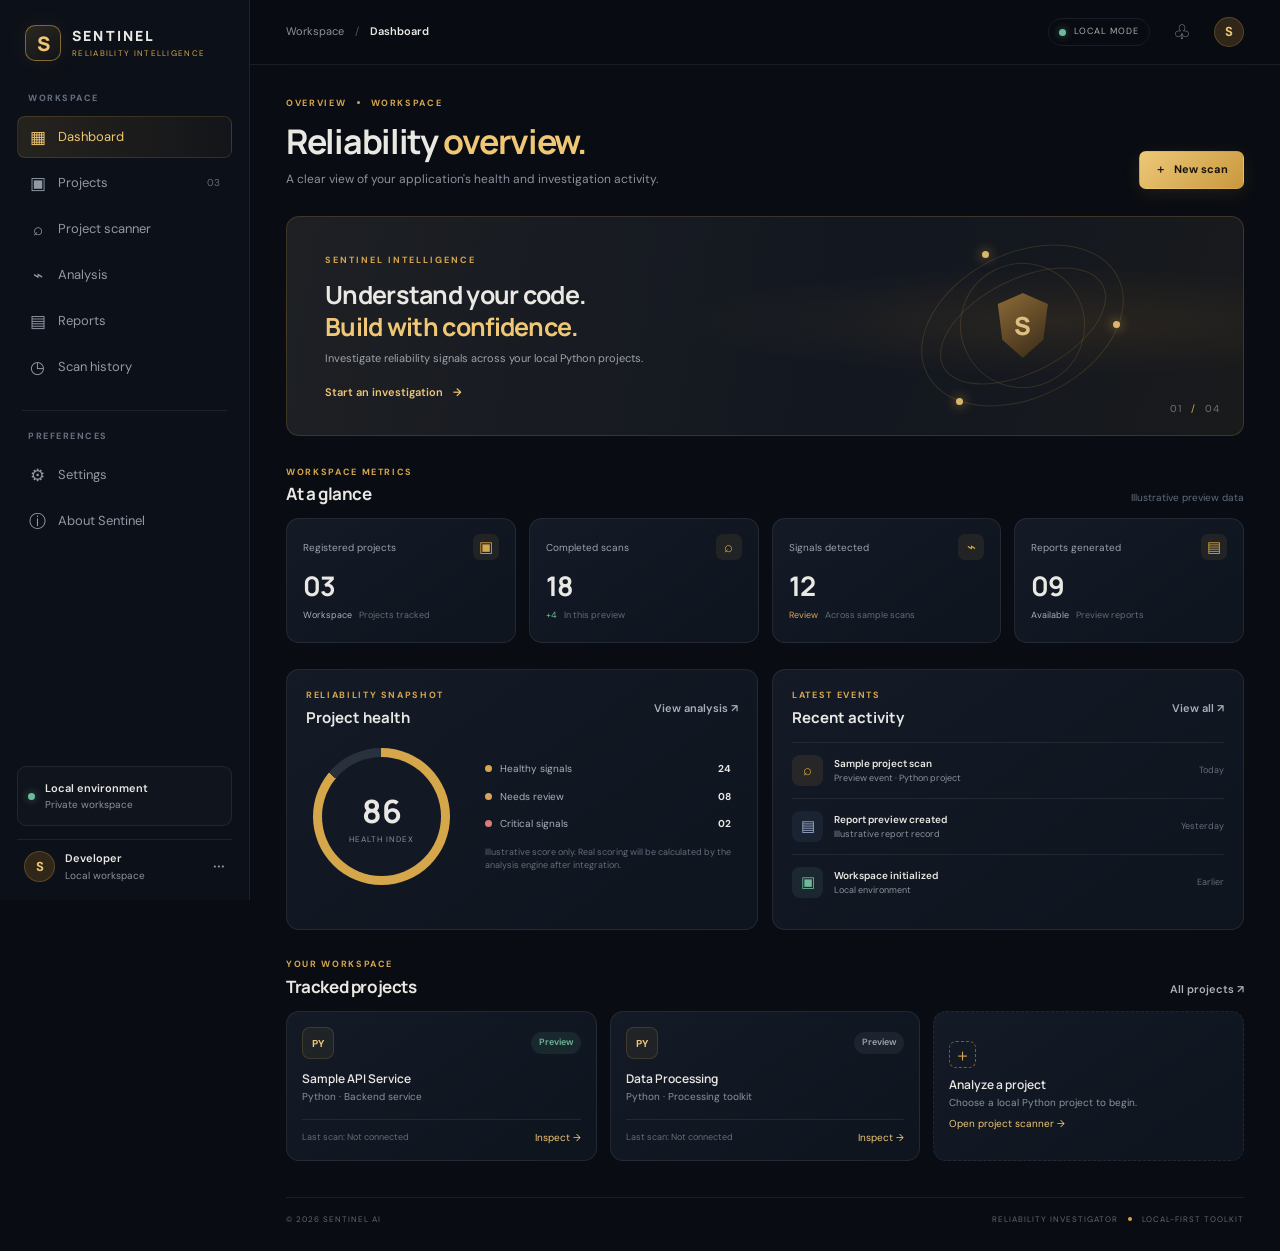
==== frontend/index.html @ 06d801fd "Add Sentinel frontend interface" ====
<!DOCTYPE html>
<html lang="en">
<head>
  <meta charset="UTF-8" />
  <meta name="viewport" content="width=device-width, initial-scale=1.0" />
  <meta name="theme-color" content="#090c12" />
  <title>Sentinel AI — Reliability Investigator</title>
  <link rel="preconnect" href="https://fonts.googleapis.com">
  <link rel="preconnect" href="https://fonts.gstatic.com" crossorigin>
  <link href="https://fonts.googleapis.com/css2?family=DM+Sans:wght@400;500;600;700&family=Manrope:wght@400;500;600;700;800&display=swap" rel="stylesheet">
  <link rel="stylesheet" href="css/style.css" />
</head>
<body>
  <div class="app-shell">
    <aside class="sidebar" id="sidebar">
      <div class="brand">
        <div class="brand-mark"><span>S</span></div>
        <div class="brand-copy">
          <strong>SENTINEL</strong>
          <span>RELIABILITY INTELLIGENCE</span>
        </div>
        <button class="icon-button sidebar-close" id="sidebarClose" aria-label="Close menu">×</button>
      </div>

      <div class="workspace-label">WORKSPACE</div>
      <nav class="main-nav" aria-label="Main navigation">
        <button class="nav-item active" data-page="dashboard">
          <span class="nav-icon">▦</span><span>Dashboard</span>
        </button>
        <button class="nav-item" data-page="projects">
          <span class="nav-icon">▣</span><span>Projects</span>
          <span class="nav-count">03</span>
        </button>
        <button class="nav-item" data-page="scanner">
          <span class="nav-icon">⌕</span><span>Project scanner</span>
        </button>
        <button class="nav-item" data-page="analysis">
          <span class="nav-icon">⌁</span><span>Analysis</span>
        </button>
        <button class="nav-item" data-page="reports">
          <span class="nav-icon">▤</span><span>Reports</span>
        </button>
        <button class="nav-item" data-page="history">
          <span class="nav-icon">◷</span><span>Scan history</span>
        </button>
      </nav>

      <div class="sidebar-divider"></div>
      <div class="workspace-label">PREFERENCES</div>
      <nav class="main-nav">
        <button class="nav-item" data-page="settings">
          <span class="nav-icon">⚙</span><span>Settings</span>
        </button>
        <button class="nav-item" data-page="about">
          <span class="nav-icon">ⓘ</span><span>About Sentinel</span>
        </button>
      </nav>

      <div class="sidebar-bottom">
        <div class="local-status">
          <span class="status-dot"></span>
          <div><strong>Local environment</strong><small>Private workspace</small></div>
        </div>
        <div class="profile">
          <div class="avatar">S</div>
          <div class="profile-copy"><strong>Developer</strong><small>Local workspace</small></div>
          <span class="profile-menu">···</span>
        </div>
      </div>
    </aside>

    <main class="main-area">
      <header class="topbar">
        <div class="topbar-left">
          <button class="icon-button menu-toggle" id="menuToggle" aria-label="Open menu">☰</button>
          <div class="breadcrumb"><span>Workspace</span><b>/</b><strong id="breadcrumbCurrent">Dashboard</strong></div>
        </div>
        <div class="topbar-right">
          <div class="environment-pill"><span class="status-dot"></span> LOCAL MODE</div>
          <button class="icon-button notification-button" aria-label="Notifications">♧</button>
          <div class="top-avatar">S</div>
        </div>
      </header>

      <div class="content-wrap">
        <section class="page-view active" id="page-dashboard">
          <div class="page-heading">
            <div>
              <div class="eyebrow">OVERVIEW <span></span> WORKSPACE</div>
              <h1>Reliability <em>overview.</em></h1>
              <p class="page-subtitle">A clear view of your application's health and investigation activity.</p>
            </div>
            <button class="button button-primary" data-go="scanner"><span>＋</span> New scan</button>
          </div>

          <div class="welcome-strip">
            <div class="welcome-copy">
              <span class="welcome-kicker">SENTINEL INTELLIGENCE</span>
              <h2>Understand your code.<br><em>Build with confidence.</em></h2>
              <p>Investigate reliability signals across your local Python projects.</p>
              <button class="text-button" data-go="scanner">Start an investigation <span>→</span></button>
            </div>
            <div class="welcome-graphic" aria-hidden="true">
              <div class="orbit orbit-one"></div>
              <div class="orbit orbit-two"></div>
              <div class="orbit orbit-three"></div>
              <div class="core-shield">S</div>
              <i class="orbit-point point-one"></i>
              <i class="orbit-point point-two"></i>
              <i class="orbit-point point-three"></i>
            </div>
            <div class="welcome-index">01 <span>/</span> 04</div>
          </div>

          <div class="section-heading">
            <div><span class="eyebrow">WORKSPACE METRICS</span><h2>At a glance</h2></div>
            <span class="muted-note">Illustrative preview data</span>
          </div>

          <div class="metric-grid">
            <article class="metric-card">
              <div class="metric-top"><span>Registered projects</span><span class="metric-icon">▣</span></div>
              <div class="metric-value">03</div>
              <div class="metric-foot"><span class="metric-neutral">Workspace</span><span>Projects tracked</span></div>
            </article>
            <article class="metric-card">
              <div class="metric-top"><span>Completed scans</span><span class="metric-icon">⌕</span></div>
              <div class="metric-value">18</div>
              <div class="metric-foot"><span class="metric-positive">+4</span><span>In this preview</span></div>
            </article>
            <article class="metric-card">
              <div class="metric-top"><span>Signals detected</span><span class="metric-icon">⌁</span></div>
              <div class="metric-value">12</div>
              <div class="metric-foot"><span class="metric-warning">Review</span><span>Across sample scans</span></div>
            </article>
            <article class="metric-card">
              <div class="metric-top"><span>Reports generated</span><span class="metric-icon">▤</span></div>
              <div class="metric-value">09</div>
              <div class="metric-foot"><span class="metric-neutral">Available</span><span>Preview reports</span></div>
            </article>
          </div>

          <div class="dashboard-grid">
            <article class="panel health-panel">
              <div class="panel-heading">
                <div><span class="eyebrow">RELIABILITY SNAPSHOT</span><h3>Project health</h3></div>
                <button class="subtle-button" data-go="analysis">View analysis ↗</button>
              </div>
              <div class="health-content">
                <div class="health-ring"><div><strong>86</strong><span>HEALTH INDEX</span></div></div>
                <div class="health-legend">
                  <div><span class="legend-dot gold"></span><span>Healthy signals</span><strong>24</strong></div>
                  <div><span class="legend-dot amber"></span><span>Needs review</span><strong>08</strong></div>
                  <div><span class="legend-dot red"></span><span>Critical signals</span><strong>02</strong></div>
                  <p>Illustrative score only. Real scoring will be calculated by the analysis engine after integration.</p>
                </div>
              </div>
            </article>

            <article class="panel activity-panel">
              <div class="panel-heading">
                <div><span class="eyebrow">LATEST EVENTS</span><h3>Recent activity</h3></div>
                <button class="subtle-button" data-go="history">View all ↗</button>
              </div>
              <div class="activity-list">
                <div class="activity-item"><span class="activity-symbol scan">⌕</span><div><strong>Sample project scan</strong><small>Preview event · Python project</small></div><time>Today</time></div>
                <div class="activity-item"><span class="activity-symbol report">▤</span><div><strong>Report preview created</strong><small>Illustrative report record</small></div><time>Yesterday</time></div>
                <div class="activity-item"><span class="activity-symbol project">▣</span><div><strong>Workspace initialized</strong><small>Local environment</small></div><time>Earlier</time></div>
              </div>
            </article>
          </div>

          <div class="section-heading lower-heading">
            <div><span class="eyebrow">YOUR WORKSPACE</span><h2>Tracked projects</h2></div>
            <button class="subtle-button" data-go="projects">All projects ↗</button>
          </div>
          <div class="project-grid">
            <article class="project-card">
              <div class="project-card-top"><div class="project-symbol">PY</div><span class="tag tag-good">Preview</span></div>
              <h3>Sample API Service</h3><p>Python · Backend service</p>
              <div class="project-card-bottom"><span>Last scan: Not connected</span><button data-go="scanner">Inspect →</button></div>
            </article>
            <article class="project-card">
              <div class="project-card-top"><div class="project-symbol">PY</div><span class="tag tag-neutral">Preview</span></div>
              <h3>Data Processing</h3><p>Python · Processing toolkit</p>
              <div class="project-card-bottom"><span>Last scan: Not connected</span><button data-go="scanner">Inspect →</button></div>
            </article>
            <article class="project-card add-project-card" data-go="scanner">
              <div class="add-project-icon">＋</div><h3>Analyze a project</h3><p>Choose a local Python project to begin.</p>
              <span class="add-project-link">Open project scanner →</span>
            </article>
          </div>
        </section>

        <section class="page-view" id="page-projects">
          <div class="page-heading">
            <div><div class="eyebrow">WORKSPACE <span></span> PROJECTS</div><h1>Your <em>projects.</em></h1><p class="page-subtitle">Manage the Python repositories you want to investigate.</p></div>
            <button class="button button-primary" data-go="scanner">＋ Add project</button>
          </div>
          <div class="toolbar"><div class="search-box"><span>⌕</span><input id="projectSearch" type="search" placeholder="Search projects..." /></div><span class="muted-note">Local workspace</span></div>
          <div class="project-list" id="projectList">
            <article class="project-row" data-search="sample api service python backend">
              <div class="project-symbol">PY</div><div class="project-info"><h3>Sample API Service</h3><p>Python · Backend service · Preview entry</p></div><span class="tag tag-neutral">Not scanned</span><button class="button button-outline small" data-go="scanner">Scan project</button>
            </article>
            <article class="project-row" data-search="data processing python toolkit">
              <div class="project-symbol">PY</div><div class="project-info"><h3>Data Processing</h3><p>Python · Processing toolkit · Preview entry</p></div><span class="tag tag-neutral">Not scanned</span><button class="button button-outline small" data-go="scanner">Scan project</button>
            </article>
          </div>
          <div class="empty-note">These are illustrative project entries. Add real project discovery after backend integration.</div>
        </section>

        <section class="page-view" id="page-scanner">
          <div class="page-heading">
            <div><div class="eyebrow">INVESTIGATION <span></span> SCANNER</div><h1>Project <em>scanner.</em></h1><p class="page-subtitle">Prepare a local Python repository for reliability analysis.</p></div>
          </div>
          <div class="scanner-layout">
            <article class="panel scanner-panel">
              <div class="panel-heading"><div><span class="eyebrow">NEW INVESTIGATION</span><h3>Select a project</h3></div><span class="step-label">STEP 01 / 02</span></div>
              <div class="drop-zone" id="dropZone">
                <div class="upload-icon">↥</div>
                <h3>Choose a project folder</h3>
                <p>Select a Python project directory in the connected application.</p>
                <button class="button button-outline" id="chooseFolder">Choose folder</button>
                <small>Folder selection requires the local application backend.</small>
              </div>
              <div class="selected-project" id="selectedProject">
                <span class="selected-icon">▣</span><div><strong id="selectedProjectName">No project selected</strong><small id="selectedProjectPath">Choose a folder to continue</small></div><span class="tag tag-neutral">Waiting</span>
              </div>
              <div class="scan-options">
                <div class="panel-heading"><div><span class="eyebrow">ANALYSIS OPTIONS</span><h3>Scan configuration</h3></div></div>
                <label class="option-row"><span><strong>Static code inspection</strong><small>Inspect Python source without executing it.</small></span><input type="checkbox" checked disabled></label>
                <label class="option-row"><span><strong>Import dependency mapping</strong><small>Identify local module relationships.</small></span><input type="checkbox" checked disabled></label>
                <label class="option-row"><span><strong>Reliability signals</strong><small>Check configured code patterns.</small></span><input type="checkbox" checked disabled></label>
                <label class="option-row"><span><strong>Test discovery</strong><small>Identify candidate test files.</small></span><input type="checkbox" checked disabled></label>
              </div>
              <div class="scanner-actions"><span class="muted-note">Backend connection pending</span><button class="button button-primary" id="startScan">Start analysis <span>→</span></button></div>
            </article>
            <aside class="panel scanner-aside">
              <span class="eyebrow">HOW IT WORKS</span><h3>From source to insight.</h3>
              <div class="process-list">
                <div><span>01</span><section><strong>Select repository</strong><p>Choose a local Python project.</p></section></div>
                <div><span>02</span><section><strong>Inspect source</strong><p>Analyze supported source files.</p></section></div>
                <div><span>03</span><section><strong>Review signals</strong><p>Explore findings and evidence.</p></section></div>
                <div><span>04</span><section><strong>Export report</strong><p>Keep a record of the investigation.</p></section></div>
              </div>
              <div class="privacy-note"><span>◇</span><p><strong>Local-first by design</strong><br>Project source should remain on your machine. The production scanner will not execute scanned repository code.</p></div>
            </aside>
          </div>
        </section>

        <section class="page-view" id="page-analysis">
          <div class="page-heading"><div><div class="eyebrow">INVESTIGATION <span></span> ANALYSIS</div><h1>Analysis <em>center.</em></h1><p class="page-subtitle">Review reliability findings, dependencies and investigation evidence.</p></div><span class="tag tag-neutral">Awaiting backend</span></div>
          <div class="notice-banner"><span>i</span><div><strong>No live analysis available yet</strong><p>Connect the Python analysis engine to populate this screen with real findings. The figures below are illustrative placeholders.</p></div></div>
          <div class="metric-grid compact-metrics">
            <article class="metric-card"><div class="metric-top"><span>Critical findings</span><span class="metric-icon">!</span></div><div class="metric-value">—</div><div class="metric-foot">Awaiting scan data</div></article>
            <article class="metric-card"><div class="metric-top"><span>Warnings</span><span class="metric-icon">⌁</span></div><div class="metric-value">—</div><div class="metric-foot">Awaiting scan data</div></article>
            <article class="metric-card"><div class="metric-top"><span>Files analyzed</span><span class="metric-icon">▤</span></div><div class="metric-value">—</div><div class="metric-foot">Awaiting scan data</div></article>
            <article class="metric-card"><div class="metric-top"><span>Test candidates</span><span class="metric-icon">✓</span></div><div class="metric-value">—</div><div class="metric-foot">Awaiting scan data</div></article>
          </div>
          <div class="panel empty-state-panel"><div class="empty-state-icon">⌁</div><h3>Analysis results will appear here</h3><p>Run a project scan after the Python backend is connected to inspect findings and supporting evidence.</p><button class="button button-primary" data-go="scanner">Go to scanner →</button></div>
        </section>

        <section class="page-view" id="page-reports">
          <div class="page-heading"><div><div class="eyebrow">INVESTIGATION <span></span> REPORTS</div><h1>Saved <em>reports.</em></h1><p class="page-subtitle">Review and export records from completed investigations.</p></div></div>
          <div class="toolbar"><div class="search-box"><span>⌕</span><input id="reportSearch" type="search" placeholder="Search reports..." /></div><span class="muted-note">No live reports yet</span></div>
          <div class="panel table-panel"><div class="table-head"><span>REPORT</span><span>PROJECT</span><span>DATE</span><span>STATUS</span><span></span></div><div class="table-empty"><div class="empty-state-icon">▤</div><h3>No reports generated</h3><p>Reports created by the connected analysis engine will be listed here.</p><button class="button button-outline" data-go="scanner">Start a scan</button></div></div>
        </section>

        <section class="page-view" id="page-history">
          <div class="page-heading"><div><div class="eyebrow">WORKSPACE <span></span> HISTORY</div><h1>Scan <em>history.</em></h1><p class="page-subtitle">A timeline of your previous project investigations.</p></div></div>
          <div class="panel table-panel"><div class="table-head"><span>INVESTIGATION</span><span>PROJECT</span><span>DATE</span><span>RESULT</span></div><div class="table-empty"><div class="empty-state-icon">◷</div><h3>Your history starts here</h3><p>Completed scans will be saved locally and displayed in this timeline.</p><button class="button button-primary" data-go="scanner">Start first scan</button></div></div>
        </section>

        <section class="page-view" id="page-settings">
          <div class="page-heading"><div><div class="eyebrow">PREFERENCES <span></span> CONFIGURATION</div><h1>Workspace <em>settings.</em></h1><p class="page-subtitle">Configure the local Sentinel experience.</p></div></div>
          <div class="settings-layout">
            <article class="panel settings-panel"><span class="eyebrow">GENERAL</span><h3>Application preferences</h3>
              <div class="setting-row"><div><strong>Application name</strong><small>Workspace identity</small></div><span class="setting-value">Sentinel AI</span></div>
              <div class="setting-row"><div><strong>Environment</strong><small>Where analysis is intended to run</small></div><span class="setting-value">Local</span></div>
              <div class="setting-row"><div><strong>Theme</strong><small>Interface appearance</small></div><span class="setting-value">Dark</span></div>
            </article>
            <article class="panel settings-panel"><span class="eyebrow">PRIVACY & SECURITY</span><h3>Local-first controls</h3>
              <div class="setting-row"><div><strong>External AI services</strong><small>No external AI API configured</small></div><span class="tag tag-good">Disabled</span></div>
              <div class="setting-row"><div><strong>Source execution</strong><small>Scanned project code should not be executed</small></div><span class="tag tag-good">Restricted</span></div>
              <div class="setting-row"><div><strong>Data storage</strong><small>Intended local storage</small></div><span class="setting-value">SQLite</span></div>
            </article>
          </div>
        </section>

        <section class="page-view" id="page-about">
          <div class="page-heading"><div><div class="eyebrow">SENTINEL <span></span> PRODUCT</div><h1>Built for <em>clarity.</em></h1><p class="page-subtitle">A local-first toolkit for investigating Python application reliability.</p></div></div>
          <div class="about-hero panel"><div class="about-mark">S</div><span class="eyebrow">RELIABILITY INVESTIGATOR</span><h2>Sentinel AI</h2><p>Understand application signals, trace potential reliability issues and produce evidence-backed investigation reports — without depending on a paid AI API.</p><div class="about-links"><a href="https://github.com/ContentbyShanu/sentinel-ai-reliability" target="_blank" rel="noopener noreferrer">GitHub repository ↗</a><span>Local-first Python toolkit</span></div></div>
          <div class="about-foot-grid"><article class="panel"><span class="eyebrow">PRINCIPLE 01</span><h3>Evidence over guesswork</h3><p>Findings should be traceable to source evidence and explainable rules.</p></article><article class="panel"><span class="eyebrow">PRINCIPLE 02</span><h3>Local by default</h3><p>Keep project analysis within the local development environment.</p></article><article class="panel"><span class="eyebrow">PRINCIPLE 03</span><h3>Developer focused</h3><p>Present useful information without hiding the technical details.</p></article></div>
        </section>

        <footer class="footer"><span>© 2026 SENTINEL AI</span><span>RELIABILITY INVESTIGATOR <i></i> LOCAL-FIRST TOOLKIT</span></footer>
      </div>
    </main>
  </div>

  <div class="mobile-overlay" id="mobileOverlay"></div>
  <div class="toast" id="toast" role="status"></div>
  <script src="js/app.js"></script>
</body>
</html>
---- frontend/css/style.css ----
:root {
  --bg: #090c12;
  --sidebar: #0c1018;
  --surface: #111722;
  --surface-2: #151d29;
  --surface-3: #1a2432;
  --border: rgba(190, 174, 137, .13);
  --border-light: rgba(255,255,255,.075);
  --text: #e9e8e3;
  --muted: #8b929e;
  --dim: #626c7b;
  --gold: #d6a64b;
  --gold-light: #f0c775;
  --green: #70b99a;
  --amber: #d8a45c;
  --red: #d77c79;
  --radius: 13px;
}

* { box-sizing: border-box; }
html { scroll-behavior: smooth; }
body {
  margin: 0;
  background: var(--bg);
  color: var(--text);
  font-family: "DM Sans", sans-serif;
  font-size: 13px;
  line-height: 1.55;
}
button, input { font: inherit; }
button { color: inherit; }
a { color: inherit; text-decoration: none; }
button:focus-visible, a:focus-visible, input:focus-visible {
  outline: 2px solid var(--gold);
  outline-offset: 3px;
}

.app-shell { min-height: 100vh; }
.sidebar {
  width: 250px;
  position: fixed;
  inset: 0 auto 0 0;
  z-index: 30;
  display: flex;
  flex-direction: column;
  padding: 25px 17px 15px;
  background: var(--sidebar);
  border-right: 1px solid var(--border-light);
}
.brand { display: flex; align-items: center; gap: 11px; padding: 0 8px 31px; }
.brand-mark {
  width: 36px; height: 36px;
  display: grid; place-items: center;
  border: 1px solid rgba(214,166,75,.55);
  border-radius: 10px;
  color: var(--gold-light);
  font: 800 20px "Manrope", sans-serif;
  background: linear-gradient(145deg, rgba(214,166,75,.16), rgba(214,166,75,.025));
  box-shadow: 0 0 25px rgba(214,166,75,.08);
}
.brand-copy { display: flex; flex-direction: column; gap: 2px; }
.brand-copy strong { font: 800 14px "Manrope", sans-serif; letter-spacing: 2.2px; }
.brand-copy span { font-size: 8px; color: var(--gold); letter-spacing: 1.3px; }
.workspace-label { padding: 0 11px 10px; font-size: 9px; font-weight: 700; letter-spacing: 1.5px; color: #687181; }
.main-nav { display: grid; gap: 4px; }
.nav-item {
  width: 100%; min-height: 42px;
  display: flex; align-items: center; gap: 12px;
  padding: 0 11px;
  border: 1px solid transparent;
  border-radius: 8px;
  background: transparent;
  color: #9299a5;
  text-align: left;
  cursor: pointer;
  transition: .2s ease;
}
.nav-item:hover { background: rgba(255,255,255,.035); color: var(--text); }
.nav-item.active {
  color: var(--gold-light);
  background: linear-gradient(90deg, rgba(214,166,75,.13), rgba(214,166,75,.035));
  border-color: rgba(214,166,75,.17);
}
.nav-icon { width: 17px; text-align: center; font-size: 17px; color: inherit; }
.nav-count { margin-left: auto; font-size: 10px; color: var(--dim); }
.sidebar-divider { height: 1px; background: var(--border-light); margin: 22px 5px 19px; }
.sidebar-bottom { margin-top: auto; }
.local-status {
  display: flex; align-items: center; gap: 10px;
  padding: 13px 10px; margin-bottom: 13px;
  border: 1px solid var(--border-light); border-radius: 9px;
  background: rgba(255,255,255,.018);
}
.status-dot { display: inline-block; width: 7px; height: 7px; flex: 0 0 7px; border-radius: 50%; background: var(--green); box-shadow: 0 0 9px rgba(112,185,154,.55); }
.local-status div, .profile-copy { display: flex; flex-direction: column; }
.local-status strong, .profile-copy strong { font-size: 11px; font-weight: 600; }
.local-status small, .profile-copy small { color: var(--muted); font-size: 10px; }
.profile { display: flex; align-items: center; gap: 10px; padding: 10px 7px 2px; border-top: 1px solid var(--border-light); }
.avatar, .top-avatar {
  display: grid; place-items: center; border-radius: 50%;
  color: var(--gold-light); background: #302719; border: 1px solid rgba(214,166,75,.25);
  font-weight: 700;
}
.avatar { width: 31px; height: 31px; }
.profile-menu { margin-left: auto; color: var(--muted); font-size: 19px; }
.main-area { margin-left: 250px; min-height: 100vh; }
.topbar {
  height: 65px; padding: 0 36px;
  display: flex; align-items: center; justify-content: space-between;
  position: sticky; top: 0; z-index: 20;
  background: rgba(9,12,18,.91); backdrop-filter: blur(16px);
  border-bottom: 1px solid var(--border-light);
}
.topbar-left, .topbar-right, .breadcrumb { display: flex; align-items: center; }
.breadcrumb { gap: 11px; color: var(--muted); font-size: 11px; }
.breadcrumb b { color: #4c5562; font-weight: 400; }
.breadcrumb strong { color: var(--text); font-weight: 600; }
.topbar-right { gap: 17px; }
.environment-pill {
  display: flex; align-items: center; gap: 8px;
  padding: 6px 10px; border: 1px solid var(--border-light);
  border-radius: 20px; color: #a7b4aa; font-size: 9px; letter-spacing: 1px;
}
.top-avatar { width: 30px; height: 30px; }
.icon-button {
  display: grid; place-items: center; border: 0; background: transparent;
  color: var(--muted); cursor: pointer; font-size: 17px;
}
.notification-button { font-size: 20px; }
.menu-toggle, .sidebar-close { display: none; }
.content-wrap { width: min(100%, 1500px); padding: 32px 36px 20px; margin: auto; }
.page-view { display: none; animation: appear .25s ease; }
.page-view.active { display: block; }
@keyframes appear { from { opacity: .45; transform: translateY(5px); } to { opacity: 1; transform: none; } }

.page-heading {
  display: flex; align-items: flex-end; justify-content: space-between;
  gap: 20px; margin-bottom: 27px;
}
.eyebrow { display: block; color: var(--gold); font-size: 9px; font-weight: 700; letter-spacing: 1.65px; }
.eyebrow span { display: inline-block; width: 3px; height: 3px; margin: 0 7px 2px; border-radius: 50%; background: var(--gold); }
h1, h2, h3, p { margin-top: 0; }
h1 { margin: 7px 0 6px; font: 700 clamp(26px, 3vw, 34px) "Manrope", sans-serif; letter-spacing: -1.3px; }
h1 em, .welcome-copy h2 em { color: var(--gold-light); font-style: normal; }
.page-subtitle { margin: 0; color: var(--muted); font-size: 12px; }
.button {
  min-height: 38px; padding: 0 15px;
  display: inline-flex; align-items: center; justify-content: center; gap: 8px;
  border-radius: 7px; border: 1px solid transparent;
  font-size: 11px; font-weight: 700; cursor: pointer; transition: .2s ease;
}
.button-primary {
  color: #17130c; background: linear-gradient(135deg, #edc878, #c9983d);
  box-shadow: 0 4px 18px rgba(214,166,75,.12);
}
.button-primary:hover { filter: brightness(1.08); transform: translateY(-1px); }
.button-outline { color: var(--gold-light); border-color: rgba(214,166,75,.32); background: rgba(214,166,75,.045); }
.button-outline:hover { background: rgba(214,166,75,.11); }
.button.small { min-height: 31px; padding: 0 11px; font-size: 10px; }
.text-button, .subtle-button {
  border: 0; padding: 0; background: transparent; color: var(--gold-light);
  cursor: pointer; font-size: 11px; font-weight: 600;
}
.text-button span { padding-left: 7px; }
.subtle-button { color: #aab0bb; }
.subtle-button:hover, .text-button:hover { color: var(--gold-light); }
.muted-note { color: var(--dim); font-size: 10px; }

.welcome-strip {
  min-height: 220px; position: relative; overflow: hidden;
  display: flex; align-items: center; justify-content: space-between;
  padding: 30px 38px; margin-bottom: 30px;
  border: 1px solid rgba(214,166,75,.2); border-radius: 13px;
  background:
    radial-gradient(ellipse at 80% 48%, rgba(151,108,43,.15), transparent 34%),
    linear-gradient(112deg, #171b22, #121720 58%, #191a1c);
}
.welcome-strip::after {
  content: ""; position: absolute; inset: 0; pointer-events: none;
  background: linear-gradient(90deg, rgba(214,166,75,.035), transparent 60%);
}
.welcome-copy { position: relative; z-index: 2; }
.welcome-kicker { color: var(--gold); font-size: 9px; font-weight: 700; letter-spacing: 2px; }
.welcome-copy h2 { margin: 10px 0 8px; font: 700 25px/1.25 "Manrope", sans-serif; letter-spacing: -.7px; }
.welcome-copy p { margin-bottom: 15px; color: #9da3ac; font-size: 11px; }
.welcome-graphic { width: 230px; height: 190px; position: absolute; right: 11%; top: 50%; transform: translateY(-50%); display: grid; place-items: center; opacity: .9; }
.orbit { position: absolute; border: 1px solid rgba(214,166,75,.19); border-radius: 50%; transform: rotate(-27deg); }
.orbit-one { width: 125px; height: 125px; }
.orbit-two { width: 180px; height: 94px; }
.orbit-three { width: 215px; height: 145px; }
.core-shield {
  width: 57px; height: 65px; display: grid; place-items: center;
  clip-path: polygon(50% 0, 94% 17%, 86% 72%, 50% 100%, 14% 72%, 6% 17%);
  color: #f2d18d; background: linear-gradient(145deg, #9b753a, #382a18);
  font: 800 25px "Manrope"; filter: drop-shadow(0 0 20px rgba(214,166,75,.35));
}
.orbit-point { position: absolute; width: 7px; height: 7px; border-radius: 50%; background: var(--gold-light); box-shadow: 0 0 12px var(--gold); }
.point-one { top: 20px; left: 74px; }.point-two { right: 18px; top: 90px; }.point-three { bottom: 16px; left: 48px; }
.welcome-index { position: absolute; right: 23px; bottom: 18px; color: #77736b; font-size: 10px; letter-spacing: 1px; }
.welcome-index span { color: var(--gold); padding: 0 5px; }

.section-heading { display: flex; justify-content: space-between; align-items: flex-end; margin: 0 0 13px; }
.section-heading h2 { margin: 3px 0 0; font: 700 17px "Manrope"; letter-spacing: -.4px; }
.metric-grid { display: grid; grid-template-columns: repeat(4, 1fr); gap: 13px; margin-bottom: 26px; }
.metric-card, .panel, .project-card {
  border: 1px solid var(--border-light); border-radius: var(--radius);
  background: linear-gradient(145deg, rgba(20,27,39,.97), rgba(15,21,31,.97));
}
.metric-card { min-height: 125px; padding: 15px 16px 12px; }
.metric-top { display: flex; align-items: center; justify-content: space-between; color: #9ba2ad; font-size: 10px; }
.metric-icon { width: 26px; height: 26px; display: grid; place-items: center; border-radius: 7px; color: var(--gold); background: rgba(214,166,75,.09); font-size: 15px; }
.metric-value { margin: 7px 0 5px; font: 700 27px "Manrope"; letter-spacing: -.8px; }
.metric-foot { display: flex; gap: 7px; align-items: center; color: var(--dim); font-size: 9px; }
.metric-positive { color: var(--green); }.metric-warning { color: var(--amber); }.metric-neutral { color: #aab0bb; }
.dashboard-grid { display: grid; grid-template-columns: 1fr 1fr; gap: 14px; }
.panel { padding: 19px; }
.panel-heading { display: flex; justify-content: space-between; align-items: center; gap: 10px; }
.panel-heading h3, .scanner-aside h3, .settings-panel h3 { margin: 4px 0 0; font: 700 15px "Manrope"; }
.health-content { display: flex; align-items: center; gap: 35px; padding: 20px 7px 8px; }
.health-ring {
  width: 137px; height: 137px; flex: 0 0 137px; display: grid; place-items: center;
  border-radius: 50%;
  background: conic-gradient(var(--gold) 0 86%, #29313d 86% 100%);
  position: relative;
}
.health-ring::before { content: ""; position: absolute; inset: 9px; border-radius: 50%; background: #121925; }
.health-ring div { position: relative; display: flex; flex-direction: column; align-items: center; }
.health-ring strong { font: 700 32px "Manrope"; }
.health-ring span { font-size: 8px; letter-spacing: 1px; color: var(--muted); }
.health-legend { flex: 1; display: grid; gap: 12px; }
.health-legend > div { display: flex; align-items: center; gap: 8px; color: #aab0bb; font-size: 10px; }
.health-legend strong { margin-left: auto; color: var(--text); }
.legend-dot { width: 7px; height: 7px; border-radius: 50%; }
.legend-dot.gold { background: var(--gold); }.legend-dot.amber { background: var(--amber); }.legend-dot.red { background: var(--red); }
.health-legend p { margin: 2px 0 0; color: var(--dim); font-size: 9px; line-height: 1.5; }
.activity-list { margin-top: 14px; }
.activity-item { display: flex; align-items: center; gap: 11px; padding: 12px 0; border-top: 1px solid var(--border-light); }
.activity-symbol { width: 31px; height: 31px; display: grid; place-items: center; border-radius: 8px; font-size: 15px; }
.activity-symbol.scan { color: var(--gold); background: rgba(214,166,75,.1); }
.activity-symbol.report { color: #9fafd0; background: rgba(110,137,180,.1); }
.activity-symbol.project { color: var(--green); background: rgba(112,185,154,.1); }
.activity-item div { display: flex; flex-direction: column; }
.activity-item strong { font-size: 10px; font-weight: 600; }
.activity-item small { color: var(--muted); font-size: 9px; }
.activity-item time { margin-left: auto; color: var(--dim); font-size: 9px; }
.lower-heading { margin-top: 28px; }
.project-grid { display: grid; grid-template-columns: repeat(3, 1fr); gap: 13px; }
.project-card { min-height: 145px; padding: 15px; }
.project-card-top { display: flex; justify-content: space-between; align-items: center; }
.project-symbol { width: 32px; height: 32px; display: grid; place-items: center; border: 1px solid rgba(214,166,75,.18); border-radius: 8px; color: var(--gold-light); background: rgba(214,166,75,.07); font-size: 10px; font-weight: 700; }
.tag { padding: 4px 8px; border-radius: 20px; font-size: 9px; font-weight: 600; }
.tag-good { color: var(--green); background: rgba(112,185,154,.1); }
.tag-neutral { color: #9ca5b2; background: rgba(156,165,178,.09); }
.tag-warning { color: var(--amber); background: rgba(216,164,92,.1); }
.project-card h3 { margin: 11px 0 2px; font: 600 12px "Manrope"; }
.project-card p { margin: 0; color: var(--muted); font-size: 10px; }
.project-card-bottom { display: flex; justify-content: space-between; align-items: center; gap: 8px; margin-top: 14px; padding-top: 10px; border-top: 1px solid var(--border-light); color: var(--dim); font-size: 9px; }
.project-card-bottom button { border: 0; padding: 0; color: var(--gold-light); background: none; cursor: pointer; font-size: 10px; }
.add-project-card { display: flex; flex-direction: column; justify-content: center; align-items: flex-start; border-style: dashed; cursor: pointer; transition: .2s; }
.add-project-card:hover { border-color: rgba(214,166,75,.45); background: rgba(214,166,75,.035); }
.add-project-icon { width: 27px; height: 27px; display: grid; place-items: center; border: 1px dashed rgba(214,166,75,.5); border-radius: 7px; color: var(--gold); font-size: 17px; }
.add-project-card h3 { margin-top: 8px; }.add-project-card p { margin-bottom: 6px; }.add-project-link { color: var(--gold-light); font-size: 10px; }

.toolbar { display: flex; justify-content: space-between; align-items: center; gap: 15px; margin-bottom: 16px; }
.search-box { width: min(100%, 310px); height: 37px; display: flex; align-items: center; gap: 9px; padding: 0 11px; border: 1px solid var(--border-light); border-radius: 7px; background: var(--surface); color: var(--muted); }
.search-box input { width: 100%; border: 0; outline: 0; color: var(--text); background: transparent; font-size: 11px; }
.project-list { display: grid; gap: 10px; }
.project-row { display: flex; align-items: center; gap: 13px; padding: 14px; border: 1px solid var(--border-light); border-radius: 10px; background: var(--surface); }
.project-info { flex: 1; }.project-info h3 { margin: 0 0 2px; font: 600 12px "Manrope"; }.project-info p { margin: 0; color: var(--muted); font-size: 10px; }
.empty-note { margin-top: 14px; color: var(--dim); font-size: 10px; }

.scanner-layout { display: grid; grid-template-columns: minmax(0, 1.65fr) minmax(250px, .85fr); gap: 15px; align-items: start; }
.scanner-panel { padding: 22px; }
.step-label { color: var(--dim); font-size: 9px; letter-spacing: 1px; }
.drop-zone { margin: 20px 0 17px; min-height: 180px; display: flex; flex-direction: column; align-items: center; justify-content: center; border: 1px dashed rgba(214,166,75,.35); border-radius: 10px; background: rgba(214,166,75,.025); text-align: center; }
.upload-icon { width: 42px; height: 42px; display: grid; place-items: center; margin-bottom: 10px; border-radius: 12px; background: rgba(214,166,75,.1); color: var(--gold-light); font-size: 24px; }
.drop-zone h3 { margin: 0 0 5px; font: 600 13px "Manrope"; }
.drop-zone p { margin: 0 0 12px; color: var(--muted); font-size: 10px; }
.drop-zone small { margin-top: 9px; color: var(--dim); font-size: 9px; }
.selected-project { display: flex; align-items: center; gap: 10px; padding: 11px; border: 1px solid var(--border-light); border-radius: 8px; }
.selected-icon { color: var(--gold); font-size: 17px; }
.selected-project div { display: flex; flex: 1; flex-direction: column; }
.selected-project strong { font-size: 10px; }.selected-project small { color: var(--muted); font-size: 9px; }
.scan-options { margin-top: 24px; }
.option-row { display: flex; align-items: center; justify-content: space-between; gap: 15px; padding: 13px 0; border-bottom: 1px solid var(--border-light); }
.option-row span { display: flex; flex-direction: column; }.option-row strong { font-size: 10px; }.option-row small { color: var(--muted); font-size: 9px; }
.option-row input { accent-color: var(--gold); }
.scanner-actions { display: flex; justify-content: space-between; align-items: center; gap: 12px; margin-top: 19px; }
.scanner-aside { padding: 21px; }
.scanner-aside h3 { margin-bottom: 22px; }
.process-list { display: grid; gap: 20px; }
.process-list > div { display: flex; gap: 12px; }
.process-list > div > span { width: 28px; height: 28px; flex: 0 0 28px; display: grid; place-items: center; border: 1px solid rgba(214,166,75,.24); border-radius: 8px; color: var(--gold); font-size: 9px; }
.process-list section strong { font-size: 10px; }.process-list section p { margin: 3px 0 0; color: var(--muted); font-size: 9px; }
.privacy-note { display: flex; gap: 10px; margin-top: 26px; padding: 12px; border: 1px solid rgba(112,185,154,.15); border-radius: 8px; background: rgba(112,185,154,.04); }
.privacy-note > span { color: var(--green); font-size: 17px; }
.privacy-note p { margin: 0; color: var(--muted); font-size: 9px; line-height: 1.6; }.privacy-note strong { color: var(--green); }

.notice-banner { display: flex; gap: 12px; align-items: flex-start; padding: 14px; margin-bottom: 18px; border: 1px solid rgba(214,166,75,.2); border-radius: 9px; background: rgba(214,166,75,.055); }
.notice-banner > span { width: 20px; height: 20px; display: grid; place-items: center; border-radius: 50%; background: rgba(214,166,75,.15); color: var(--gold-light); font-weight: 700; }
.notice-banner strong { font-size: 11px; }.notice-banner p { margin: 2px 0 0; color: var(--muted); font-size: 10px; }
.compact-metrics { margin-bottom: 18px; }
.empty-state-panel { min-height: 260px; display: flex; flex-direction: column; align-items: center; justify-content: center; text-align: center; }
.empty-state-icon { width: 48px; height: 48px; display: grid; place-items: center; margin-bottom: 12px; border: 1px solid rgba(214,166,75,.2); border-radius: 13px; background: rgba(214,166,75,.07); color: var(--gold); font-size: 23px; }
.empty-state-panel h3, .table-empty h3 { margin: 0 0 5px; font: 600 14px "Manrope"; }
.empty-state-panel p, .table-empty p { max-width: 390px; margin: 0 0 15px; color: var(--muted); font-size: 10px; }

.table-panel { padding: 0; overflow: hidden; }
.table-head { display: grid; grid-template-columns: 1.5fr 1fr .8fr .8fr; gap: 12px; padding: 13px 17px; border-bottom: 1px solid var(--border-light); color: var(--dim); font-size: 9px; font-weight: 700; letter-spacing: 1px; }
.table-empty { min-height: 240px; display: flex; flex-direction: column; align-items: center; justify-content: center; text-align: center; padding: 25px; }
.settings-layout { display: grid; grid-template-columns: 1fr 1fr; gap: 14px; }
.settings-panel { padding: 21px; }
.settings-panel h3 { margin-bottom: 18px; }
.setting-row { min-height: 59px; display: flex; align-items: center; justify-content: space-between; gap: 15px; border-top: 1px solid var(--border-light); }
.setting-row > div { display: flex; flex-direction: column; }.setting-row strong { font-size: 10px; }.setting-row small { color: var(--muted); font-size: 9px; }
.setting-value { color: #b9bdc5; font-size: 10px; }
.about-hero { padding: 42px 25px; text-align: center; }
.about-mark { width: 67px; height: 67px; display: grid; place-items: center; margin: 0 auto 17px; border: 1px solid rgba(214,166,75,.5); border-radius: 17px; color: var(--gold-light); background: rgba(214,166,75,.08); font: 800 34px "Manrope"; }
.about-hero h2 { margin: 8px 0; font: 800 27px "Manrope"; letter-spacing: 1px; }
.about-hero > p { max-width: 560px; margin: 0 auto 19px; color: var(--muted); font-size: 11px; }
.about-links { display: flex; justify-content: center; gap: 20px; flex-wrap: wrap; color: var(--gold-light); font-size: 10px; }
.about-links span { color: var(--muted); }
.about-foot-grid { display: grid; grid-template-columns: repeat(3, 1fr); gap: 13px; margin-top: 14px; }
.about-foot-grid .panel { padding: 17px; }.about-foot-grid h3 { margin: 7px 0 4px; font: 600 12px "Manrope"; }.about-foot-grid p { margin: 0; color: var(--muted); font-size: 10px; }

.footer { display: flex; justify-content: space-between; gap: 10px; margin-top: 36px; padding: 15px 0 5px; border-top: 1px solid var(--border-light); color: #5f6875; font-size: 8px; letter-spacing: 1px; }
.footer i { display: inline-block; width: 4px; height: 4px; margin: 0 7px 1px; border-radius: 50%; background: var(--gold); }
.toast { position: fixed; right: 22px; bottom: 22px; z-index: 60; max-width: 330px; padding: 12px 16px; border: 1px solid rgba(214,166,75,.25); border-radius: 9px; background: #171d27; color: var(--text); box-shadow: 0 12px 35px rgba(0,0,0,.35); opacity: 0; transform: translateY(10px); pointer-events: none; transition: .25s; font-size: 11px; }
.toast.show { opacity: 1; transform: translateY(0); }
.mobile-overlay { display: none; }

@media (min-width: 1500px) {
  .content-wrap { padding-top: 42px; }
  .welcome-strip { min-height: 245px; }
}
@media (max-width: 1150px) {
  .sidebar { width: 220px; }
  .main-area { margin-left: 220px; }
  .content-wrap { padding-left: 24px; padding-right: 24px; }
  .topbar { padding: 0 24px; }
  .metric-grid { grid-template-columns: repeat(2, 1fr); }
  .health-content { gap: 20px; }
}
@media (max-width: 820px) {
  .sidebar { transform: translateX(-100%); transition: transform .25s ease; width: 260px; }
  .sidebar.open { transform: translateX(0); }
  .sidebar-close { display: grid; margin-left: auto; font-size: 22px; }
  .main-area { margin-left: 0; }
  .menu-toggle { display: grid; margin-right: 12px; }
  .mobile-overlay.show { display: block; position: fixed; inset: 0; z-index: 25; background: rgba(0,0,0,.6); }
  .dashboard-grid, .scanner-layout, .settings-layout { grid-template-columns: 1fr; }
  .project-grid { grid-template-columns: repeat(2, 1fr); }
  .welcome-graphic { right: 2%; opacity: .5; }
}
@media (max-width: 560px) {
  .topbar { height: 57px; padding: 0 15px; }
  .content-wrap { padding: 24px 14px 16px; }
  .topbar-right { gap: 10px; }
  .environment-pill { font-size: 8px; padding: 5px 7px; }
  .breadcrumb { gap: 7px; font-size: 10px; }
  .page-heading { align-items: flex-start; flex-direction: column; margin-bottom: 20px; }
  .page-heading .button { align-self: flex-start; }
  h1 { font-size: 27px; }
  .welcome-strip { min-height: 205px; padding: 23px 19px; }
  .welcome-copy h2 { font-size: 22px; }
  .welcome-graphic { right: -65px; opacity: .25; }
  .metric-grid { gap: 9px; }
  .metric-card { min-height: 112px; padding: 12px; }
  .metric-value { font-size: 24px; }
  .metric-top { font-size: 9px; }
  .dashboard-grid { gap: 10px; }
  .panel { padding: 15px; }
  .health-content { flex-direction: column; align-items: flex-start; }
  .health-legend { width: 100%; }
  .project-grid, .about-foot-grid { grid-template-columns: 1fr; }
  .project-row { flex-wrap: wrap; }
  .project-info { min-width: calc(100% - 55px); }
  .project-row .tag { margin-left: 44px; }
  .scanner-actions { align-items: flex-start; flex-direction: column; }
  .scanner-actions .button { width: 100%; }
  .toolbar { align-items: flex-start; flex-direction: column; }
  .search-box { width: 100%; }
  .table-head { grid-template-columns: 1fr 1fr; }
  .table-head span:nth-child(n+3) { display: none; }
  .footer { flex-direction: column; }
}
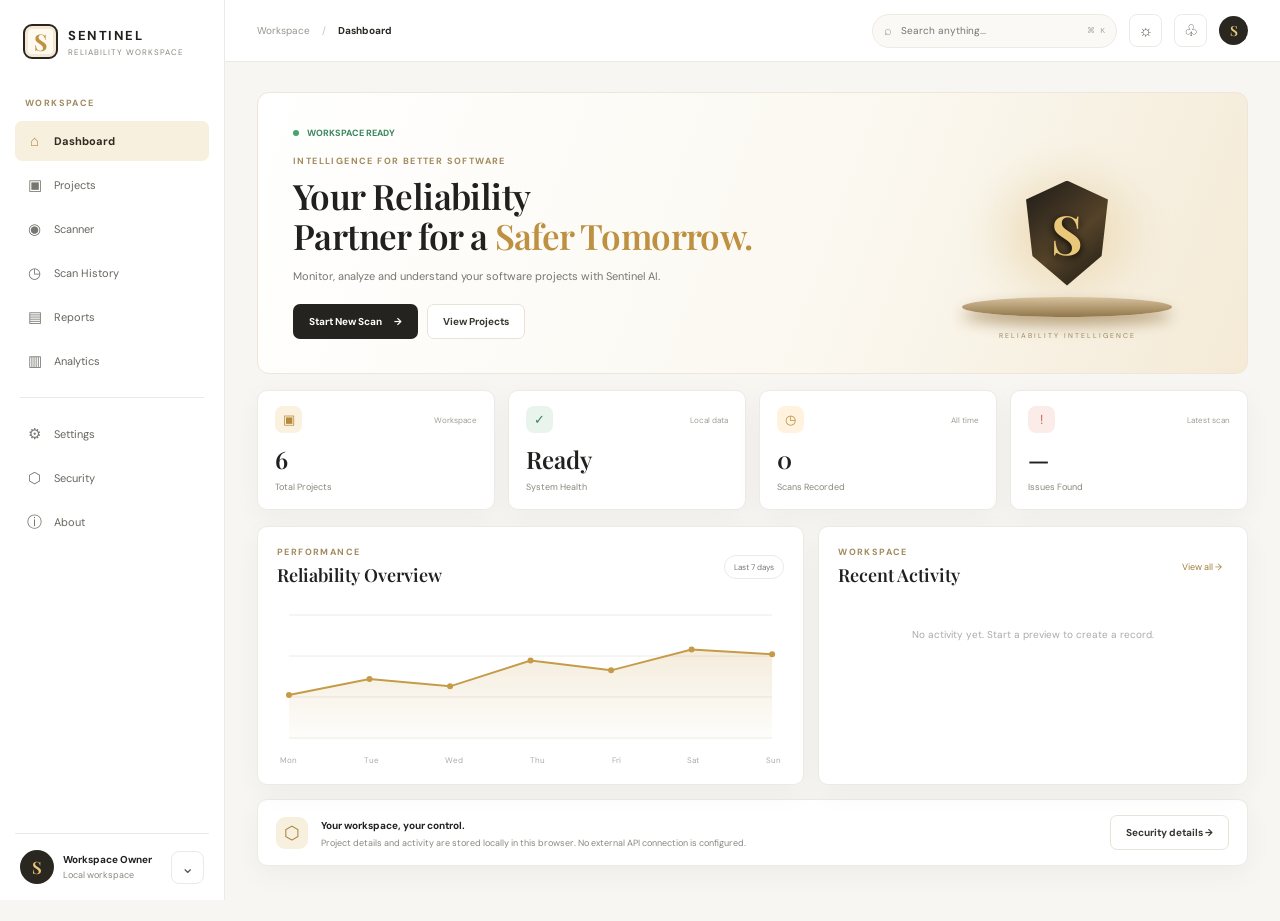
==== commit 9891ac7d: "Update Sentinel AI frontend and README" ====
--- a/frontend/index.html
+++ b/frontend/index.html
@@ -1,305 +1,250 @@
-<!DOCTYPE html>
+ <!DOCTYPE html>
 <html lang="en">
 <head>
-  <meta charset="UTF-8" />
-  <meta name="viewport" content="width=device-width, initial-scale=1.0" />
-  <meta name="theme-color" content="#090c12" />
-  <title>Sentinel AI — Reliability Investigator</title>
+  <meta charset="UTF-8">
+  <meta name="viewport" content="width=device-width, initial-scale=1.0">
+  <meta name="theme-color" content="#f8f7f3">
+  <title>Sentinel AI — Reliability Workspace</title>
   <link rel="preconnect" href="https://fonts.googleapis.com">
   <link rel="preconnect" href="https://fonts.gstatic.com" crossorigin>
-  <link href="https://fonts.googleapis.com/css2?family=DM+Sans:wght@400;500;600;700&family=Manrope:wght@400;500;600;700;800&display=swap" rel="stylesheet">
-  <link rel="stylesheet" href="css/style.css" />
+  <link href="https://fonts.googleapis.com/css2?family=DM+Sans:wght@400;500;600;700&family=Playfair+Display:wght@500;600;700&display=swap" rel="stylesheet">
+  <link rel="stylesheet" href="./css/style.css">
+  <script src="./js/app.js" defer></script>
 </head>
 <body>
   <div class="app-shell">
+
     <aside class="sidebar" id="sidebar">
-      <div class="brand">
-        <div class="brand-mark"><span>S</span></div>
-        <div class="brand-copy">
-          <strong>SENTINEL</strong>
-          <span>RELIABILITY INTELLIGENCE</span>
-        </div>
-        <button class="icon-button sidebar-close" id="sidebarClose" aria-label="Close menu">×</button>
-      </div>
-
-      <div class="workspace-label">WORKSPACE</div>
-      <nav class="main-nav" aria-label="Main navigation">
-        <button class="nav-item active" data-page="dashboard">
-          <span class="nav-icon">▦</span><span>Dashboard</span>
-        </button>
-        <button class="nav-item" data-page="projects">
-          <span class="nav-icon">▣</span><span>Projects</span>
-          <span class="nav-count">03</span>
-        </button>
-        <button class="nav-item" data-page="scanner">
-          <span class="nav-icon">⌕</span><span>Project scanner</span>
-        </button>
-        <button class="nav-item" data-page="analysis">
-          <span class="nav-icon">⌁</span><span>Analysis</span>
-        </button>
-        <button class="nav-item" data-page="reports">
-          <span class="nav-icon">▤</span><span>Reports</span>
-        </button>
-        <button class="nav-item" data-page="history">
-          <span class="nav-icon">◷</span><span>Scan history</span>
-        </button>
+      <a class="brand" href="#" data-page="dashboard">
+        <span class="brand-mark">S</span>
+        <span><strong>SENTINEL</strong><small>RELIABILITY WORKSPACE</small></span>
+      </a>
+
+      <div class="nav-label">WORKSPACE</div>
+      <nav class="navigation">
+        <button class="nav-link active" data-page="dashboard"><span>⌂</span> Dashboard</button>
+        <button class="nav-link" data-page="projects"><span>▣</span> Projects</button>
+        <button class="nav-link" data-page="scanner"><span>◉</span> Scanner</button>
+        <button class="nav-link" data-page="history"><span>◷</span> Scan History</button>
+        <button class="nav-link" data-page="reports"><span>▤</span> Reports</button>
+        <button class="nav-link" data-page="analytics"><span>▥</span> Analytics</button>
+        <div class="nav-divider"></div>
+        <button class="nav-link" data-page="settings"><span>⚙</span> Settings</button>
+        <button class="nav-link" data-page="security"><span>⬡</span> Security</button>
+        <button class="nav-link" data-page="about"><span>ⓘ</span> About</button>
       </nav>
 
-      <div class="sidebar-divider"></div>
-      <div class="workspace-label">PREFERENCES</div>
-      <nav class="main-nav">
-        <button class="nav-item" data-page="settings">
-          <span class="nav-icon">⚙</span><span>Settings</span>
-        </button>
-        <button class="nav-item" data-page="about">
-          <span class="nav-icon">ⓘ</span><span>About Sentinel</span>
-        </button>
-      </nav>
-
       <div class="sidebar-bottom">
-        <div class="local-status">
-          <span class="status-dot"></span>
-          <div><strong>Local environment</strong><small>Private workspace</small></div>
-        </div>
-        <div class="profile">
-          <div class="avatar">S</div>
-          <div class="profile-copy"><strong>Developer</strong><small>Local workspace</small></div>
-          <span class="profile-menu">···</span>
-        </div>
+        <div class="user-avatar">S</div>
+        <div class="user-info"><strong>Workspace Owner</strong><small>Local workspace</small></div>
+        <button class="icon-button" id="profileButton" title="Workspace information">⌄</button>
       </div>
     </aside>
 
     <main class="main-area">
       <header class="topbar">
         <div class="topbar-left">
-          <button class="icon-button menu-toggle" id="menuToggle" aria-label="Open menu">☰</button>
-          <div class="breadcrumb"><span>Workspace</span><b>/</b><strong id="breadcrumbCurrent">Dashboard</strong></div>
+          <button class="icon-button mobile-menu" id="mobileMenu" aria-label="Open menu">☰</button>
+          <div class="breadcrumb">Workspace <span>/</span> <strong id="crumb">Dashboard</strong></div>
         </div>
         <div class="topbar-right">
-          <div class="environment-pill"><span class="status-dot"></span> LOCAL MODE</div>
-          <button class="icon-button notification-button" aria-label="Notifications">♧</button>
-          <div class="top-avatar">S</div>
+          <label class="global-search">
+            <span>⌕</span>
+            <input id="globalSearch" type="search" placeholder="Search anything...">
+            <kbd>⌘ K</kbd>
+          </label>
+          <button class="icon-button" id="themeButton" title="Toggle appearance">☼</button>
+          <button class="icon-button notification-button" id="notificationButton" title="Notifications">♧</button>
+          <div class="user-avatar small-avatar">S</div>
         </div>
       </header>
 
-      <div class="content-wrap">
-        <section class="page-view active" id="page-dashboard">
+      <div class="content">
+
+        <!-- DASHBOARD -->
+        <section class="page active" id="page-dashboard">
+          <div class="hero">
+            <div class="hero-copy">
+              <div class="online-label"><i></i> WORKSPACE READY</div>
+              <p class="eyebrow">INTELLIGENCE FOR BETTER SOFTWARE</p>
+              <h1>Your Reliability<br>Partner for a <em>Safer Tomorrow.</em></h1>
+              <p class="hero-description">Monitor, analyze and understand your software projects with Sentinel AI.</p>
+              <div class="hero-actions">
+                <button class="btn btn-dark" data-go="scanner">Start New Scan <span>→</span></button>
+                <button class="btn btn-outline" data-go="projects">View Projects</button>
+              </div>
+            </div>
+            <div class="hero-art">
+              <div class="shield-glow"></div>
+              <div class="hero-shield">S</div>
+              <div class="hero-platform"></div>
+              <span class="art-caption">RELIABILITY INTELLIGENCE</span>
+            </div>
+          </div>
+
+          <div class="stats-grid">
+            <article class="stat-card"><div class="stat-top"><span class="stat-icon gold">▣</span><span class="stat-change">Workspace</span></div><strong id="statProjects">0</strong><span>Total Projects</span></article>
+            <article class="stat-card"><div class="stat-top"><span class="stat-icon green">✓</span><span class="stat-change">Local data</span></div><strong id="statHealth">—</strong><span>System Health</span></article>
+            <article class="stat-card"><div class="stat-top"><span class="stat-icon amber">◷</span><span class="stat-change">All time</span></div><strong id="statScans">0</strong><span>Scans Recorded</span></article>
+            <article class="stat-card"><div class="stat-top"><span class="stat-icon red">!</span><span class="stat-change">Latest scan</span></div><strong id="statIssues">0</strong><span>Issues Found</span></article>
+          </div>
+
+          <div class="dashboard-grid">
+            <article class="panel">
+              <div class="panel-heading"><div><p class="eyebrow">PERFORMANCE</p><h2>Reliability Overview</h2></div><span class="period-pill">Last 7 days</span></div>
+              <div class="chart-wrap"><canvas id="reliabilityChart"></canvas></div>
+              <div class="chart-labels"><span>Mon</span><span>Tue</span><span>Wed</span><span>Thu</span><span>Fri</span><span>Sat</span><span>Sun</span></div>
+            </article>
+            <article class="panel">
+              <div class="panel-heading"><div><p class="eyebrow">WORKSPACE</p><h2>Recent Activity</h2></div><button class="text-link" data-go="history">View all →</button></div>
+              <div id="recentActivity" class="activity-list"><div class="empty-inline">No activity yet. Add a project to begin.</div></div>
+            </article>
+          </div>
+
+          <article class="panel security-banner">
+            <div class="banner-icon">⬡</div>
+            <div><strong>Your workspace, your control.</strong><p>Project details and activity are stored locally in this browser. No external API connection is configured.</p></div>
+            <button class="btn btn-outline" data-go="security">Security details →</button>
+          </article>
+        </section>
+
+        <!-- PROJECTS -->
+        <section class="page" id="page-projects">
           <div class="page-heading">
-            <div>
-              <div class="eyebrow">OVERVIEW <span></span> WORKSPACE</div>
-              <h1>Reliability <em>overview.</em></h1>
-              <p class="page-subtitle">A clear view of your application's health and investigation activity.</p>
-            </div>
-            <button class="button button-primary" data-go="scanner"><span>＋</span> New scan</button>
-          </div>
-
-          <div class="welcome-strip">
-            <div class="welcome-copy">
-              <span class="welcome-kicker">SENTINEL INTELLIGENCE</span>
-              <h2>Understand your code.<br><em>Build with confidence.</em></h2>
-              <p>Investigate reliability signals across your local Python projects.</p>
-              <button class="text-button" data-go="scanner">Start an investigation <span>→</span></button>
-            </div>
-            <div class="welcome-graphic" aria-hidden="true">
-              <div class="orbit orbit-one"></div>
-              <div class="orbit orbit-two"></div>
-              <div class="orbit orbit-three"></div>
-              <div class="core-shield">S</div>
-              <i class="orbit-point point-one"></i>
-              <i class="orbit-point point-two"></i>
-              <i class="orbit-point point-three"></i>
-            </div>
-            <div class="welcome-index">01 <span>/</span> 04</div>
-          </div>
-
-          <div class="section-heading">
-            <div><span class="eyebrow">WORKSPACE METRICS</span><h2>At a glance</h2></div>
-            <span class="muted-note">Illustrative preview data</span>
-          </div>
-
-          <div class="metric-grid">
-            <article class="metric-card">
-              <div class="metric-top"><span>Registered projects</span><span class="metric-icon">▣</span></div>
-              <div class="metric-value">03</div>
-              <div class="metric-foot"><span class="metric-neutral">Workspace</span><span>Projects tracked</span></div>
-            </article>
-            <article class="metric-card">
-              <div class="metric-top"><span>Completed scans</span><span class="metric-icon">⌕</span></div>
-              <div class="metric-value">18</div>
-              <div class="metric-foot"><span class="metric-positive">+4</span><span>In this preview</span></div>
-            </article>
-            <article class="metric-card">
-              <div class="metric-top"><span>Signals detected</span><span class="metric-icon">⌁</span></div>
-              <div class="metric-value">12</div>
-              <div class="metric-foot"><span class="metric-warning">Review</span><span>Across sample scans</span></div>
-            </article>
-            <article class="metric-card">
-              <div class="metric-top"><span>Reports generated</span><span class="metric-icon">▤</span></div>
-              <div class="metric-value">09</div>
-              <div class="metric-foot"><span class="metric-neutral">Available</span><span>Preview reports</span></div>
-            </article>
-          </div>
-
+            <div><p class="eyebrow">YOUR WORKSPACE</p><h1>Projects</h1><p class="muted">Manage and monitor your software projects.</p></div>
+            <button class="btn btn-dark" id="addProject">＋ New Project</button>
+          </div>
+          <div class="filter-row">
+            <div class="filter-tabs" id="projectFilters">
+              <button class="filter-tab active" data-filter="all">All</button>
+              <button class="filter-tab" data-filter="active">Active</button>
+              <button class="filter-tab" data-filter="completed">Completed</button>
+              <button class="filter-tab" data-filter="archived">Archived</button>
+            </div>
+            <input class="input search-input" id="projectSearch" type="search" placeholder="Search projects...">
+          </div>
+          <div class="project-grid" id="projectGrid"></div>
+          <div class="empty-state" id="projectEmpty" hidden><div class="empty-symbol">▣</div><h3>No projects found</h3><p>Create a project or change your search filter.</p><button class="btn btn-dark" id="emptyAddProject">＋ Add Project</button></div>
+        </section>
+
+        <!-- SCANNER -->
+        <section class="page" id="page-scanner">
+          <div class="page-heading"><div><p class="eyebrow">PROJECT ANALYSIS</p><h1>Reliability Scanner</h1><p class="muted">Review a project scan workflow.</p></div><span class="status-pill"><i></i> Workspace ready</span></div>
+          <div class="scanner-grid">
+            <article class="panel scanner-form">
+              <p class="eyebrow">SCAN CONFIGURATION</p><h2>Configure your scan</h2>
+              <label class="field-label" for="scanProject">Select project</label>
+              <select id="scanProject" class="input"><option value="">Choose a project</option></select>
+              <label class="field-label" for="scanType">Analysis profile</label>
+              <select id="scanType" class="input">
+                <option value="quick">Quick review</option>
+                <option value="standard" selected>Standard review</option>
+                <option value="deep">Deep review</option>
+              </select>
+              <label class="consent-row"><input type="checkbox" id="authorized"><span>I confirm that I own this project or have permission to review it.</span></label>
+              <button class="btn btn-dark btn-block" id="runScan">Start Scan <span>→</span></button>
+              <p class="fine-print">This frontend preview records a demonstration scan only. It does not inspect source code or perform a real security audit.</p>
+            </article>
+            <article class="panel scan-panel">
+              <div class="panel-heading"><div><p class="eyebrow">SCAN WORKFLOW</p><h2 id="scanTitle">Ready when you are</h2></div><span class="scan-state" id="scanState">IDLE</span></div>
+              <div class="scan-visual" id="scanVisual"><div class="scan-ring"><span> S </span></div><strong>Awaiting scan</strong><p>Select a project and start a preview.</p></div>
+              <div class="progress-area" id="scanProgress" hidden>
+                <div class="progress-meta"><span id="scanStage">Preparing preview...</span><strong id="scanPercent">0%</strong></div>
+                <div class="progress-track"><div class="progress-fill" id="progressBar"></div></div>
+                <div class="scan-steps" id="scanSteps"><div>◷ Preparing scan preview</div><div>◷ Reviewing workflow stages</div><div>◷ Saving activity record</div></div>
+                <button class="btn btn-outline btn-block" id="stopScan">Cancel Preview</button>
+              </div>
+              <div id="scanResult" class="scan-result" hidden></div>
+            </article>
+          </div>
+        </section>
+
+        <!-- HISTORY -->
+        <section class="page" id="page-history">
+          <div class="page-heading"><div><p class="eyebrow">WORKSPACE RECORDS</p><h1>Scan History</h1><p class="muted">A timeline of recorded scan previews.</p></div><button class="btn btn-outline" id="clearHistory">Clear History</button></div>
+          <div class="panel table-panel"><div class="table-scroll"><table><thead><tr><th>Project</th><th>Profile</th><th>Date</th><th>Result</th><th>Type</th></tr></thead><tbody id="historyRows"></tbody></table></div><div class="table-empty" id="historyEmpty">No scan history yet.</div></div>
+        </section>
+
+        <!-- REPORTS -->
+        <section class="page" id="page-reports">
+          <div class="page-heading"><div><p class="eyebrow">DOCUMENTATION</p><h1>Reports</h1><p class="muted">Review and export your workspace records.</p></div><button class="btn btn-dark" id="exportAll">↓ Export CSV</button></div>
+          <div class="filter-row"><div><strong>All reports</strong><span class="muted"> · Local workspace records</span></div><input class="input search-input" id="reportSearch" placeholder="Search reports..."></div>
+          <div class="panel table-panel"><div class="table-scroll"><table><thead><tr><th>Project</th><th>Scan profile</th><th>Date</th><th>Recorded status</th><th>Action</th></tr></thead><tbody id="reportRows"></tbody></table></div><div class="table-empty" id="reportEmpty">No reports available yet.</div></div>
+        </section>
+
+        <!-- ANALYTICS -->
+        <section class="page" id="page-analytics">
+          <div class="page-heading"><div><p class="eyebrow">WORKSPACE INSIGHTS</p><h1>Analytics</h1><p class="muted">A summary of locally recorded project activity.</p></div><span class="period-pill">All time</span></div>
+          <div class="stats-grid analytics-stats">
+            <article class="stat-card"><span class="stat-label">Projects</span><strong id="analyticsProjects">0</strong><small>In this workspace</small></article>
+            <article class="stat-card"><span class="stat-label">Recorded scans</span><strong id="analyticsScans">0</strong><small>Preview records</small></article>
+            <article class="stat-card"><span class="stat-label">Active projects</span><strong id="analyticsActive">0</strong><small>Current status</small></article>
+            <article class="stat-card"><span class="stat-label">Completed projects</span><strong id="analyticsCompleted">0</strong><small>Current status</small></article>
+          </div>
           <div class="dashboard-grid">
-            <article class="panel health-panel">
-              <div class="panel-heading">
-                <div><span class="eyebrow">RELIABILITY SNAPSHOT</span><h3>Project health</h3></div>
-                <button class="subtle-button" data-go="analysis">View analysis ↗</button>
-              </div>
-              <div class="health-content">
-                <div class="health-ring"><div><strong>86</strong><span>HEALTH INDEX</span></div></div>
-                <div class="health-legend">
-                  <div><span class="legend-dot gold"></span><span>Healthy signals</span><strong>24</strong></div>
-                  <div><span class="legend-dot amber"></span><span>Needs review</span><strong>08</strong></div>
-                  <div><span class="legend-dot red"></span><span>Critical signals</span><strong>02</strong></div>
-                  <p>Illustrative score only. Real scoring will be calculated by the analysis engine after integration.</p>
-                </div>
-              </div>
-            </article>
-
-            <article class="panel activity-panel">
-              <div class="panel-heading">
-                <div><span class="eyebrow">LATEST EVENTS</span><h3>Recent activity</h3></div>
-                <button class="subtle-button" data-go="history">View all ↗</button>
-              </div>
-              <div class="activity-list">
-                <div class="activity-item"><span class="activity-symbol scan">⌕</span><div><strong>Sample project scan</strong><small>Preview event · Python project</small></div><time>Today</time></div>
-                <div class="activity-item"><span class="activity-symbol report">▤</span><div><strong>Report preview created</strong><small>Illustrative report record</small></div><time>Yesterday</time></div>
-                <div class="activity-item"><span class="activity-symbol project">▣</span><div><strong>Workspace initialized</strong><small>Local environment</small></div><time>Earlier</time></div>
-              </div>
-            </article>
-          </div>
-
-          <div class="section-heading lower-heading">
-            <div><span class="eyebrow">YOUR WORKSPACE</span><h2>Tracked projects</h2></div>
-            <button class="subtle-button" data-go="projects">All projects ↗</button>
-          </div>
-          <div class="project-grid">
-            <article class="project-card">
-              <div class="project-card-top"><div class="project-symbol">PY</div><span class="tag tag-good">Preview</span></div>
-              <h3>Sample API Service</h3><p>Python · Backend service</p>
-              <div class="project-card-bottom"><span>Last scan: Not connected</span><button data-go="scanner">Inspect →</button></div>
-            </article>
-            <article class="project-card">
-              <div class="project-card-top"><div class="project-symbol">PY</div><span class="tag tag-neutral">Preview</span></div>
-              <h3>Data Processing</h3><p>Python · Processing toolkit</p>
-              <div class="project-card-bottom"><span>Last scan: Not connected</span><button data-go="scanner">Inspect →</button></div>
-            </article>
-            <article class="project-card add-project-card" data-go="scanner">
-              <div class="add-project-icon">＋</div><h3>Analyze a project</h3><p>Choose a local Python project to begin.</p>
-              <span class="add-project-link">Open project scanner →</span>
-            </article>
-          </div>
-        </section>
-
-        <section class="page-view" id="page-projects">
-          <div class="page-heading">
-            <div><div class="eyebrow">WORKSPACE <span></span> PROJECTS</div><h1>Your <em>projects.</em></h1><p class="page-subtitle">Manage the Python repositories you want to investigate.</p></div>
-            <button class="button button-primary" data-go="scanner">＋ Add project</button>
-          </div>
-          <div class="toolbar"><div class="search-box"><span>⌕</span><input id="projectSearch" type="search" placeholder="Search projects..." /></div><span class="muted-note">Local workspace</span></div>
-          <div class="project-list" id="projectList">
-            <article class="project-row" data-search="sample api service python backend">
-              <div class="project-symbol">PY</div><div class="project-info"><h3>Sample API Service</h3><p>Python · Backend service · Preview entry</p></div><span class="tag tag-neutral">Not scanned</span><button class="button button-outline small" data-go="scanner">Scan project</button>
-            </article>
-            <article class="project-row" data-search="data processing python toolkit">
-              <div class="project-symbol">PY</div><div class="project-info"><h3>Data Processing</h3><p>Python · Processing toolkit · Preview entry</p></div><span class="tag tag-neutral">Not scanned</span><button class="button button-outline small" data-go="scanner">Scan project</button>
-            </article>
-          </div>
-          <div class="empty-note">These are illustrative project entries. Add real project discovery after backend integration.</div>
-        </section>
-
-        <section class="page-view" id="page-scanner">
-          <div class="page-heading">
-            <div><div class="eyebrow">INVESTIGATION <span></span> SCANNER</div><h1>Project <em>scanner.</em></h1><p class="page-subtitle">Prepare a local Python repository for reliability analysis.</p></div>
-          </div>
-          <div class="scanner-layout">
-            <article class="panel scanner-panel">
-              <div class="panel-heading"><div><span class="eyebrow">NEW INVESTIGATION</span><h3>Select a project</h3></div><span class="step-label">STEP 01 / 02</span></div>
-              <div class="drop-zone" id="dropZone">
-                <div class="upload-icon">↥</div>
-                <h3>Choose a project folder</h3>
-                <p>Select a Python project directory in the connected application.</p>
-                <button class="button button-outline" id="chooseFolder">Choose folder</button>
-                <small>Folder selection requires the local application backend.</small>
-              </div>
-              <div class="selected-project" id="selectedProject">
-                <span class="selected-icon">▣</span><div><strong id="selectedProjectName">No project selected</strong><small id="selectedProjectPath">Choose a folder to continue</small></div><span class="tag tag-neutral">Waiting</span>
-              </div>
-              <div class="scan-options">
-                <div class="panel-heading"><div><span class="eyebrow">ANALYSIS OPTIONS</span><h3>Scan configuration</h3></div></div>
-                <label class="option-row"><span><strong>Static code inspection</strong><small>Inspect Python source without executing it.</small></span><input type="checkbox" checked disabled></label>
-                <label class="option-row"><span><strong>Import dependency mapping</strong><small>Identify local module relationships.</small></span><input type="checkbox" checked disabled></label>
-                <label class="option-row"><span><strong>Reliability signals</strong><small>Check configured code patterns.</small></span><input type="checkbox" checked disabled></label>
-                <label class="option-row"><span><strong>Test discovery</strong><small>Identify candidate test files.</small></span><input type="checkbox" checked disabled></label>
-              </div>
-              <div class="scanner-actions"><span class="muted-note">Backend connection pending</span><button class="button button-primary" id="startScan">Start analysis <span>→</span></button></div>
-            </article>
-            <aside class="panel scanner-aside">
-              <span class="eyebrow">HOW IT WORKS</span><h3>From source to insight.</h3>
-              <div class="process-list">
-                <div><span>01</span><section><strong>Select repository</strong><p>Choose a local Python project.</p></section></div>
-                <div><span>02</span><section><strong>Inspect source</strong><p>Analyze supported source files.</p></section></div>
-                <div><span>03</span><section><strong>Review signals</strong><p>Explore findings and evidence.</p></section></div>
-                <div><span>04</span><section><strong>Export report</strong><p>Keep a record of the investigation.</p></section></div>
-              </div>
-              <div class="privacy-note"><span>◇</span><p><strong>Local-first by design</strong><br>Project source should remain on your machine. The production scanner will not execute scanned repository code.</p></div>
-            </aside>
-          </div>
-        </section>
-
-        <section class="page-view" id="page-analysis">
-          <div class="page-heading"><div><div class="eyebrow">INVESTIGATION <span></span> ANALYSIS</div><h1>Analysis <em>center.</em></h1><p class="page-subtitle">Review reliability findings, dependencies and investigation evidence.</p></div><span class="tag tag-neutral">Awaiting backend</span></div>
-          <div class="notice-banner"><span>i</span><div><strong>No live analysis available yet</strong><p>Connect the Python analysis engine to populate this screen with real findings. The figures below are illustrative placeholders.</p></div></div>
-          <div class="metric-grid compact-metrics">
-            <article class="metric-card"><div class="metric-top"><span>Critical findings</span><span class="metric-icon">!</span></div><div class="metric-value">—</div><div class="metric-foot">Awaiting scan data</div></article>
-            <article class="metric-card"><div class="metric-top"><span>Warnings</span><span class="metric-icon">⌁</span></div><div class="metric-value">—</div><div class="metric-foot">Awaiting scan data</div></article>
-            <article class="metric-card"><div class="metric-top"><span>Files analyzed</span><span class="metric-icon">▤</span></div><div class="metric-value">—</div><div class="metric-foot">Awaiting scan data</div></article>
-            <article class="metric-card"><div class="metric-top"><span>Test candidates</span><span class="metric-icon">✓</span></div><div class="metric-value">—</div><div class="metric-foot">Awaiting scan data</div></article>
-          </div>
-          <div class="panel empty-state-panel"><div class="empty-state-icon">⌁</div><h3>Analysis results will appear here</h3><p>Run a project scan after the Python backend is connected to inspect findings and supporting evidence.</p><button class="button button-primary" data-go="scanner">Go to scanner →</button></div>
-        </section>
-
-        <section class="page-view" id="page-reports">
-          <div class="page-heading"><div><div class="eyebrow">INVESTIGATION <span></span> REPORTS</div><h1>Saved <em>reports.</em></h1><p class="page-subtitle">Review and export records from completed investigations.</p></div></div>
-          <div class="toolbar"><div class="search-box"><span>⌕</span><input id="reportSearch" type="search" placeholder="Search reports..." /></div><span class="muted-note">No live reports yet</span></div>
-          <div class="panel table-panel"><div class="table-head"><span>REPORT</span><span>PROJECT</span><span>DATE</span><span>STATUS</span><span></span></div><div class="table-empty"><div class="empty-state-icon">▤</div><h3>No reports generated</h3><p>Reports created by the connected analysis engine will be listed here.</p><button class="button button-outline" data-go="scanner">Start a scan</button></div></div>
-        </section>
-
-        <section class="page-view" id="page-history">
-          <div class="page-heading"><div><div class="eyebrow">WORKSPACE <span></span> HISTORY</div><h1>Scan <em>history.</em></h1><p class="page-subtitle">A timeline of your previous project investigations.</p></div></div>
-          <div class="panel table-panel"><div class="table-head"><span>INVESTIGATION</span><span>PROJECT</span><span>DATE</span><span>RESULT</span></div><div class="table-empty"><div class="empty-state-icon">◷</div><h3>Your history starts here</h3><p>Completed scans will be saved locally and displayed in this timeline.</p><button class="button button-primary" data-go="scanner">Start first scan</button></div></div>
-        </section>
-
-        <section class="page-view" id="page-settings">
-          <div class="page-heading"><div><div class="eyebrow">PREFERENCES <span></span> CONFIGURATION</div><h1>Workspace <em>settings.</em></h1><p class="page-subtitle">Configure the local Sentinel experience.</p></div></div>
+            <article class="panel"><p class="eyebrow">ACTIVITY</p><h2>Scan Activity</h2><div class="chart-wrap"><canvas id="activityChart"></canvas></div></article>
+            <article class="panel"><p class="eyebrow">DISTRIBUTION</p><h2>Project Status</h2><div id="distribution" class="distribution"></div></article>
+          </div>
+        </section>
+
+        <!-- SETTINGS -->
+        <section class="page" id="page-settings">
+          <div class="page-heading"><div><p class="eyebrow">PREFERENCES</p><h1>Settings</h1><p class="muted">Customise your Sentinel workspace.</p></div></div>
           <div class="settings-layout">
-            <article class="panel settings-panel"><span class="eyebrow">GENERAL</span><h3>Application preferences</h3>
-              <div class="setting-row"><div><strong>Application name</strong><small>Workspace identity</small></div><span class="setting-value">Sentinel AI</span></div>
-              <div class="setting-row"><div><strong>Environment</strong><small>Where analysis is intended to run</small></div><span class="setting-value">Local</span></div>
-              <div class="setting-row"><div><strong>Theme</strong><small>Interface appearance</small></div><span class="setting-value">Dark</span></div>
-            </article>
-            <article class="panel settings-panel"><span class="eyebrow">PRIVACY & SECURITY</span><h3>Local-first controls</h3>
-              <div class="setting-row"><div><strong>External AI services</strong><small>No external AI API configured</small></div><span class="tag tag-good">Disabled</span></div>
-              <div class="setting-row"><div><strong>Source execution</strong><small>Scanned project code should not be executed</small></div><span class="tag tag-good">Restricted</span></div>
-              <div class="setting-row"><div><strong>Data storage</strong><small>Intended local storage</small></div><span class="setting-value">SQLite</span></div>
-            </article>
-          </div>
-        </section>
-
-        <section class="page-view" id="page-about">
-          <div class="page-heading"><div><div class="eyebrow">SENTINEL <span></span> PRODUCT</div><h1>Built for <em>clarity.</em></h1><p class="page-subtitle">A local-first toolkit for investigating Python application reliability.</p></div></div>
-          <div class="about-hero panel"><div class="about-mark">S</div><span class="eyebrow">RELIABILITY INVESTIGATOR</span><h2>Sentinel AI</h2><p>Understand application signals, trace potential reliability issues and produce evidence-backed investigation reports — without depending on a paid AI API.</p><div class="about-links"><a href="https://github.com/ContentbyShanu/sentinel-ai-reliability" target="_blank" rel="noopener noreferrer">GitHub repository ↗</a><span>Local-first Python toolkit</span></div></div>
-          <div class="about-foot-grid"><article class="panel"><span class="eyebrow">PRINCIPLE 01</span><h3>Evidence over guesswork</h3><p>Findings should be traceable to source evidence and explainable rules.</p></article><article class="panel"><span class="eyebrow">PRINCIPLE 02</span><h3>Local by default</h3><p>Keep project analysis within the local development environment.</p></article><article class="panel"><span class="eyebrow">PRINCIPLE 03</span><h3>Developer focused</h3><p>Present useful information without hiding the technical details.</p></article></div>
-        </section>
-
-        <footer class="footer"><span>© 2026 SENTINEL AI</span><span>RELIABILITY INVESTIGATOR <i></i> LOCAL-FIRST TOOLKIT</span></footer>
+            <div class="panel settings-nav">
+              <button class="settings-tab active" data-tab="general">General</button>
+              <button class="settings-tab" data-tab="appearance">Appearance</button>
+              <button class="settings-tab" data-tab="privacy">Privacy & Data</button>
+            </div>
+            <div class="panel settings-content">
+              <div class="settings-pane active" id="tab-general"><h2>General preferences</h2><p class="muted">Manage basic workspace preferences.</p><label class="field-label" for="workspaceName">Workspace name</label><input class="input" id="workspaceName" value="My Sentinel Workspace"><label class="toggle-row"><span><strong>Activity notifications</strong><small>Show in-app feedback after actions.</small></span><input type="checkbox" id="notificationsToggle" checked></label></div>
+              <div class="settings-pane" id="tab-appearance"><h2>Appearance</h2><p class="muted">Choose how your workspace looks.</p><div class="appearance-choice"><span><strong>Light luxury</strong><small>Ivory surfaces and champagne gold accents.</small></span><span class="theme-preview">Aa</span></div><button class="btn btn-outline" id="toggleAppearance">Switch light / dark</button></div>
+              <div class="settings-pane" id="tab-privacy"><h2>Privacy & local data</h2><p class="muted">Your current workspace data is stored in this browser.</p><div class="privacy-warning">Clearing local data removes projects, scan history and preferences from this browser.</div><button class="btn btn-danger" id="clearData">Clear Workspace Data</button></div>
+              <div class="settings-footer"><button class="btn btn-dark" id="saveSettings">Save Changes</button><span id="settingsMessage" class="muted"></span></div>
+            </div>
+          </div>
+        </section>
+
+        <!-- SECURITY -->
+        <section class="page" id="page-security">
+          <div class="page-heading"><div><p class="eyebrow">PROTECTION & CONTROL</p><h1>Security Center</h1><p class="muted">Understand the security boundaries of this local workspace.</p></div><span class="status-pill"><i></i> Local mode</span></div>
+          <div class="security-hero panel"><div class="security-shield">✓</div><div><p class="eyebrow">WORKSPACE STATUS</p><h2>Local data protection</h2><p class="muted">This frontend stores workspace records in browser local storage. No server-side scanning is connected in this version.</p></div></div>
+          <div class="security-grid">
+            <article class="panel"><span class="security-icon">▣</span><h3>Local storage</h3><p class="muted">Projects and records remain in this browser unless you clear them.</p><span class="security-status">Enabled</span></article>
+            <article class="panel"><span class="security-icon">⌁</span><h3>External APIs</h3><p class="muted">No third-party API integration is configured.</p><span class="security-status">Not connected</span></article>
+            <article class="panel"><span class="security-icon">◉</span><h3>Source inspection</h3><p class="muted">Real source-code inspection requires the Python backend.</p><span class="security-status pending">Not configured</span></article>
+          </div>
+        </section>
+
+        <!-- ABOUT -->
+        <section class="page" id="page-about">
+          <div class="about-hero panel"><div class="about-logo">S</div><p class="eyebrow">INTRODUCING SENTINEL</p><h1>Reliability, made visible.</h1><p class="muted">Sentinel AI is a local-first reliability workspace concept for organising software projects, recording review activity and presenting reliability insights.</p><span class="version-label">VERSION 1.0 · FRONTEND WORKSPACE</span></div>
+          <div class="dashboard-grid about-cards"><article class="panel"><h2>Project organisation</h2><p class="muted">Keep project details and status in one workspace.</p></article><article class="panel"><h2>Review records</h2><p class="muted">Record preview workflows and export activity data.</p></article></div>
+        </section>
+
       </div>
     </main>
   </div>
 
-  <div class="mobile-overlay" id="mobileOverlay"></div>
-  <div class="toast" id="toast" role="status"></div>
-  <script src="js/app.js"></script>
+  <!-- PROJECT MODAL -->
+  <div class="modal-backdrop" id="projectModal" hidden>
+    <div class="modal">
+      <div class="modal-heading"><div><p class="eyebrow">WORKSPACE</p><h2 id="modalTitle">Create project</h2></div><button class="icon-button" id="closeModal">×</button></div>
+      <form id="projectForm">
+        <input type="hidden" id="editProjectId">
+        <label class="field-label" for="projectName">Project name</label>
+        <input class="input" id="projectName" maxlength="60" required placeholder="e.g. Sentinel Core">
+        <label class="field-label" for="projectDescription">Description</label>
+        <textarea class="input" id="projectDescription" rows="3" maxlength="220" placeholder="What does this project do?"></textarea>
+        <label class="field-label" for="projectType">Project type</label>
+        <select class="input" id="projectType"><option>Python</option><option>Web Application</option><option>API</option><option>Other</option></select>
+        <label class="field-label" for="projectStatus">Project status</label>
+        <select class="input" id="projectStatus"><option value="active">Active</option><option value="completed">Completed</option><option value="archived">Archived</option></select>
+        <div class="modal-actions"><button type="button" class="btn btn-outline" id="cancelModal">Cancel</button><button type="submit" class="btn btn-dark">Save Project</button></div>
+      </form>
+    </div>
+  </div>
+
+  <div class="toast" id="toast" role="status" aria-live="polite"></div>
 </body>
 </html>
--- a/frontend/css/style.css
+++ b/frontend/css/style.css
@@ -1,386 +1,276 @@
-:root {
-  --bg: #090c12;
-  --sidebar: #0c1018;
-  --surface: #111722;
-  --surface-2: #151d29;
-  --surface-3: #1a2432;
-  --border: rgba(190, 174, 137, .13);
-  --border-light: rgba(255,255,255,.075);
-  --text: #e9e8e3;
-  --muted: #8b929e;
-  --dim: #626c7b;
-  --gold: #d6a64b;
-  --gold-light: #f0c775;
-  --green: #70b99a;
-  --amber: #d8a45c;
-  --red: #d77c79;
-  --radius: 13px;
+ :root {
+  --bg:#f7f6f2;
+  --surface:#ffffff;
+  --surface-soft:#fbfaf7;
+  --text:#20201e;
+  --muted:#88877f;
+  --line:#eceae4;
+  --gold:#c59b48;
+  --gold-light:#f7edd9;
+  --green:#39865c;
+  --red:#c76a5e;
+  --shadow:0 8px 28px rgba(35,31,23,.045);
 }
-
-* { box-sizing: border-box; }
-html { scroll-behavior: smooth; }
-body {
-  margin: 0;
-  background: var(--bg);
-  color: var(--text);
-  font-family: "DM Sans", sans-serif;
-  font-size: 13px;
-  line-height: 1.55;
+*{box-sizing:border-box}
+body{margin:0;background:var(--bg);color:var(--text);font-family:"DM Sans",sans-serif;font-size:13px}
+button,input,select,textarea{font:inherit}
+button{cursor:pointer}
+button:focus-visible,input:focus-visible,select:focus-visible,textarea:focus-visible{outline:2px solid var(--gold);outline-offset:2px}
+.app-shell{min-height:100vh}
+.sidebar{width:225px;position:fixed;inset:0 auto 0 0;background:#fff;border-right:1px solid var(--line);padding:24px 15px 16px;display:flex;flex-direction:column;z-index:30}
+.brand{display:flex;align-items:center;gap:10px;padding:0 8px 38px;color:var(--text);text-decoration:none}
+.brand-mark{width:35px;height:35px;border:2px solid #29251d;border-radius:9px;display:grid;place-items:center;font:700 23px "Playfair Display",serif;color:#bd9343;background:#fffaf0;box-shadow:inset 0 0 0 3px #f2e8d4}
+.brand strong{display:block;font-size:13px;letter-spacing:1.5px}
+.brand small{display:block;color:var(--muted);font-size:8px;letter-spacing:1px;margin-top:3px}
+.nav-label,.eyebrow{font-size:9px;letter-spacing:1.4px;font-weight:700;color:#a18a5d}
+.nav-label{padding:0 10px 12px}
+.navigation{display:grid;gap:4px}
+.nav-link{border:0;background:transparent;color:#66665f;text-align:left;padding:10px 11px;border-radius:7px;display:flex;align-items:center;gap:11px;font-size:11px;transition:.2s}
+.nav-link span{width:17px;font-size:15px;text-align:center;color:#77766f}
+.nav-link:hover,.nav-link.active{background:#f8f0df;color:#302b21}
+.nav-link.active{font-weight:700}
+.nav-link.active span{color:#b38a3c}
+.nav-divider{height:1px;background:var(--line);margin:12px 5px}
+.sidebar-bottom{margin-top:auto;border-top:1px solid var(--line);padding:16px 5px 0;display:flex;align-items:center;gap:9px}
+.user-avatar{height:34px;width:34px;border-radius:50%;display:grid;place-items:center;background:#29271f;color:#e9c77f;font:600 17px "Playfair Display",serif;flex-shrink:0}
+.user-info{min-width:0;flex:1}
+.user-info strong,.user-info small{display:block}
+.user-info strong{font-size:10px}
+.user-info small{font-size:9px;color:var(--muted);margin-top:3px}
+.icon-button{width:33px;height:33px;border:1px solid var(--line);border-radius:8px;background:#fff;color:#5c574d;font-size:16px}
+.icon-button:hover{background:var(--gold-light)}
+.main-area{margin-left:225px;min-height:100vh}
+.topbar{height:62px;background:rgba(255,255,255,.94);border-bottom:1px solid var(--line);display:flex;align-items:center;justify-content:space-between;padding:0 32px;position:sticky;top:0;z-index:20;backdrop-filter:blur(12px)}
+.breadcrumb{font-size:10px;color:#99958d}
+.breadcrumb span{padding:0 9px;color:#c7c2b8}
+.breadcrumb strong{color:#292821}
+.topbar-right,.topbar-left{display:flex;align-items:center;gap:12px}
+.global-search{height:34px;width:245px;border:1px solid #eeeae2;background:#faf9f6;border-radius:20px;display:flex;align-items:center;padding:0 11px;gap:7px;color:#999}
+.global-search input{border:0;outline:0;background:transparent;width:100%;font-size:10px;color:var(--text)}
+.global-search kbd{font-size:8px;color:#aaa;white-space:nowrap}
+.small-avatar{width:29px;height:29px;font-size:14px}
+.mobile-menu{display:none}
+.content{max-width:1500px;margin:auto;padding:30px 32px 55px}
+.page{display:none;animation:appear .2s ease}
+.page.active{display:block}
+@keyframes appear{from{opacity:.5;transform:translateY(4px)}to{opacity:1;transform:none}}
+.hero{min-height:245px;background:linear-gradient(110deg,#fff 0%,#fbf8f0 60%,#f4ead6 100%);border:1px solid #eee7d8;border-radius:12px;padding:30px 35px;display:flex;align-items:center;justify-content:space-between;overflow:hidden;position:relative}
+.hero-copy{position:relative;z-index:2;max-width:510px}
+.online-label{font-size:9px;font-weight:700;color:#39865c;margin-bottom:16px}
+.online-label i,.status-pill i{display:inline-block;width:6px;height:6px;background:#47a36d;border-radius:50%;margin-right:6px}
+.hero .eyebrow{margin:0 0 9px}
+h1,h2{font-family:"Playfair Display",serif;font-weight:600}
+.hero h1{font-size:35px;line-height:1.15;margin:0 0 10px;letter-spacing:-.6px}
+.hero h1 em{font-style:normal;color:#bd9141}
+.hero-description{font-size:11px;color:#77756e;line-height:1.7;margin-bottom:18px}
+.hero-actions{display:flex;gap:9px}
+.btn{border:1px solid transparent;border-radius:7px;padding:10px 15px;font-size:10px;font-weight:700;transition:.2s;display:inline-flex;align-items:center;justify-content:center;gap:12px}
+.btn-dark{background:#24231f;color:#fff}
+.btn-dark:hover{background:#403b30;transform:translateY(-1px)}
+.btn-outline{background:#fff;color:#37352e;border-color:#e7e3d9}
+.btn-outline:hover{border-color:#c6a15d;background:#fffdf8}
+.btn-danger{background:#fff2ef;border:1px solid #f0d5cf;color:#b75e53}
+.btn-block{width:100%;margin-top:19px}
+.hero-art{width:290px;height:220px;position:relative;display:grid;place-items:center;flex-shrink:0}
+.shield-glow{position:absolute;width:180px;height:160px;border-radius:50%;background:radial-gradient(ellipse,#e8d4a9 0%,rgba(232,212,169,.2) 55%,transparent 75%);filter:blur(12px)}
+.hero-shield{width:91px;height:105px;position:relative;z-index:2;display:grid;place-items:center;clip-path:polygon(50% 0,95% 18%,88% 72%,50% 100%,12% 72%,5% 18%);background:linear-gradient(140deg,#1c1a17,#554329 55%,#171612);color:#e9c879;font:700 54px "Playfair Display",serif;text-shadow:0 2px 8px #000;filter:drop-shadow(0 10px 8px #7b6030)}
+.hero-platform{position:absolute;bottom:26px;width:210px;height:20px;border-radius:50%;background:linear-gradient(#d6c29d,#92764a);box-shadow:0 8px 15px #b8a27c}
+.art-caption{position:absolute;bottom:3px;font-size:7px;letter-spacing:2px;color:#9b865f}
+.stats-grid{display:grid;grid-template-columns:repeat(4,minmax(0,1fr));gap:13px;margin:16px 0}
+.stat-card,.panel,.project-card{background:var(--surface);border:1px solid var(--line);border-radius:10px;box-shadow:var(--shadow)}
+.stat-card{padding:15px 17px;min-height:105px}
+.stat-top{display:flex;align-items:center;justify-content:space-between;margin-bottom:10px}
+.stat-icon{width:27px;height:27px;border-radius:8px;display:grid;place-items:center;font-size:13px}
+.stat-icon.gold{background:#faf1df;color:#b58b3e}
+.stat-icon.green{background:#e9f4ec;color:#39865c}
+.stat-icon.amber{background:#fff3df;color:#b88a37}
+.stat-icon.red{background:#fbece9;color:#c76a5e}
+.stat-change{font-size:8px;color:#a19d93}
+.stat-card>strong{font:600 24px "Playfair Display",serif;display:block;margin-bottom:2px}
+.stat-card>span:last-child{font-size:9px;color:var(--muted)}
+.dashboard-grid{display:grid;grid-template-columns:1.12fr .88fr;gap:14px;margin-top:14px}
+.panel{padding:19px}
+.panel-heading{display:flex;align-items:center;justify-content:space-between;gap:10px;margin-bottom:13px}
+.panel-heading .eyebrow{margin:0 0 5px}
+.panel h2,.panel-heading h2{font-size:18px;margin:0}
+.period-pill{font-size:8px;border:1px solid var(--line);border-radius:20px;padding:6px 9px;color:#777}
+.chart-wrap{height:150px;position:relative;margin-top:12px}
+.chart-wrap canvas{width:100%;height:100%;display:block}
+.chart-labels{display:flex;justify-content:space-between;color:#aaa;font-size:8px;padding:5px 3px 0}
+.text-link{border:0;background:none;color:#a27c37;font-size:9px}
+.activity-list{display:grid}
+.activity-item{display:flex;gap:10px;align-items:flex-start;border-top:1px solid #f1efe9;padding:11px 0}
+.activity-dot{width:8px;height:8px;background:#78a887;border-radius:50%;margin-top:4px;flex-shrink:0}
+.activity-item strong{display:block;font-size:10px;font-weight:600}
+.activity-item small{display:block;color:#99958c;font-size:8px;margin-top:4px}
+.empty-inline{padding:28px 0;text-align:center;color:#aaa;font-size:10px}
+.security-banner{margin-top:14px;display:flex;align-items:center;gap:13px;padding:15px 18px}
+.banner-icon{width:32px;height:32px;display:grid;place-items:center;background:#f8f0df;border-radius:9px;color:#a7803b;font-size:18px}
+.security-banner>div:nth-child(2){flex:1}
+.security-banner strong{font-size:10px}
+.security-banner p{font-size:9px;color:var(--muted);margin:4px 0 0}
+.page-heading{display:flex;justify-content:space-between;align-items:center;gap:15px;margin-bottom:22px}
+.page-heading .eyebrow{margin:0 0 7px}
+.page-heading h1{font-size:30px;margin:0 0 5px}
+.muted{color:var(--muted);font-size:10px;line-height:1.65;margin:0}
+.status-pill{font-size:9px;color:#39865c;background:#eaf4ed;border-radius:20px;padding:8px 11px}
+.filter-row{display:flex;align-items:center;justify-content:space-between;gap:12px;margin-bottom:16px}
+.filter-tabs{display:flex;gap:5px;flex-wrap:wrap}
+.filter-tab{border:1px solid transparent;background:transparent;border-radius:20px;padding:7px 12px;color:#858179;font-size:9px}
+.filter-tab.active{background:#f7ecd5;color:#735a2e;border-color:#f0e2c3}
+.input{width:100%;border:1px solid #e9e6df;background:#fff;border-radius:7px;padding:10px 11px;font-size:10px;color:#37352f;outline:none}
+.input:focus{border-color:#c5a15d}
+.search-input{max-width:210px}
+.project-grid{display:grid;grid-template-columns:repeat(3,minmax(0,1fr));gap:13px}
+.project-card{padding:16px;min-width:0}
+.project-card-top{display:flex;justify-content:space-between;align-items:center;margin-bottom:14px}
+.project-symbol{width:30px;height:30px;border-radius:9px;display:grid;place-items:center;background:#f6f0e3;color:#9b783d;font-size:15px}
+.project-menu{border:0;background:none;color:#999;font-size:18px}
+.project-card h3{font:600 16px "Playfair Display",serif;margin:0 0 5px;overflow-wrap:anywhere}
+.project-card p{font-size:9px;line-height:1.6;color:#918e86;min-height:30px;margin:0 0 12px}
+.project-meta{display:flex;justify-content:space-between;align-items:center;border-top:1px solid #f0eee9;padding-top:11px;font-size:8px;color:#999}
+.project-status{background:#eaf4ed;color:#39865c;border-radius:20px;padding:4px 7px;font-size:8px}
+.project-status.completed{background:#edf0fa;color:#6575aa}
+.project-status.archived{background:#f0efed;color:#888}
+.project-actions{display:flex;gap:6px;margin-top:12px}
+.project-actions button{flex:1;border:1px solid #ebe8e1;background:#fff;border-radius:6px;padding:7px 4px;font-size:8px;color:#655f54}
+.project-actions button:hover{background:#faf5e9;border-color:#ddc99f}
+.empty-state{border:1px dashed #ded9cf;border-radius:10px;text-align:center;padding:45px 20px;margin-top:12px}
+.empty-state[hidden]{display:none}
+.empty-symbol{font-size:27px;color:#b38b45}
+.empty-state h3{font:600 18px "Playfair Display",serif;margin:10px}
+.empty-state p{font-size:10px;color:var(--muted);margin-bottom:15px}
+.scanner-grid{display:grid;grid-template-columns:.83fr 1.17fr;gap:14px}
+.scanner-form h2{margin-bottom:20px}
+.field-label{display:block;font-size:10px;font-weight:700;margin:15px 0 7px}
+.consent-row{display:flex;align-items:flex-start;gap:8px;font-size:9px;color:#777;margin-top:18px;line-height:1.6}
+.consent-row input{accent-color:#b68c45;margin:1px 0 0}
+.fine-print{font-size:8px;color:#aaa;line-height:1.6;margin:10px 0 0}
+.scan-panel{min-height:385px}
+.scan-state{font-size:8px;letter-spacing:1px;color:#9d8a65;background:#faf4e8;padding:6px 9px;border-radius:20px}
+.scan-visual{min-height:260px;display:flex;flex-direction:column;align-items:center;justify-content:center;text-align:center}
+.scan-ring{width:112px;height:112px;border:1px solid #e7d9bb;border-radius:50%;display:grid;place-items:center;position:relative;margin-bottom:18px;background:radial-gradient(circle,#fff 35%,#fbf6eb)}
+.scan-ring:before{content:"";position:absolute;inset:8px;border:2px solid #eadfc9;border-top-color:#b78d43;border-radius:50%}
+.scan-ring span{font:600 37px "Playfair Display",serif;color:#b58b43}
+.scan-visual strong{font:600 17px "Playfair Display",serif}
+.scan-visual p{font-size:9px;color:#999;margin-top:6px}
+.progress-area{padding:35px 10px}
+.progress-area[hidden],.scan-result[hidden]{display:none}
+.progress-meta{display:flex;justify-content:space-between;font-size:10px;margin-bottom:9px}
+.progress-track{height:7px;background:#f0eee8;border-radius:10px;overflow:hidden}
+.progress-fill{height:100%;width:0;background:linear-gradient(90deg,#b58b43,#dfc27f);transition:width .2s}
+.scan-steps{display:grid;gap:13px;margin:20px 0;color:#999;font-size:9px}
+.scan-steps .done{color:#39865c}
+.scan-result{padding:25px 5px;text-align:center}
+.scan-result h3{font:600 20px "Playfair Display",serif}
+.scan-result p{font-size:10px;color:var(--muted);line-height:1.7}
+.table-panel{padding:0;overflow:hidden}
+.table-scroll{overflow-x:auto}
+table{width:100%;border-collapse:collapse;text-align:left;min-width:620px}
+th{font-size:8px;text-transform:uppercase;letter-spacing:1px;color:#99958c;background:#fbfaf7}
+th,td{padding:14px 17px;border-bottom:1px solid #f0eee9}
+td{font-size:9px;color:#777}
+tbody tr:last-child td{border-bottom:0}
+.table-empty{text-align:center;padding:30px;color:#aaa;font-size:10px}
+.table-empty[hidden]{display:none}
+.table-action{border:1px solid #ebe7dd;background:white;border-radius:5px;padding:6px 9px;color:#98743a;font-size:8px}
+.analytics-stats{margin-top:0}
+.distribution{display:grid;gap:15px;padding:20px 0}
+.distribution-row{display:grid;grid-template-columns:90px 1fr 25px;align-items:center;gap:10px;font-size:9px;color:#777}
+.distribution-track{height:7px;background:#f0eee8;border-radius:10px;overflow:hidden}
+.distribution-fill{height:100%;background:#c6a15d;border-radius:10px}
+.settings-layout{display:grid;grid-template-columns:185px 1fr;gap:14px;align-items:start}
+.settings-nav{padding:9px;display:grid;gap:4px}
+.settings-tab{border:0;background:transparent;text-align:left;padding:11px;border-radius:6px;font-size:10px;color:#777}
+.settings-tab.active{background:#f7efdf;color:#71582d;font-weight:700}
+.settings-content{padding:25px;min-height:340px}
+.settings-content h2{font-size:20px;margin:0 0 6px}
+.settings-pane{display:none}
+.settings-pane.active{display:block}
+.toggle-row{display:flex;align-items:center;justify-content:space-between;border-top:1px solid var(--line);margin-top:20px;padding:17px 0}
+.toggle-row strong,.toggle-row small{display:block;font-size:10px}
+.toggle-row small{color:#999;margin-top:4px;font-size:9px}
+.toggle-row input{accent-color:#b68c45}
+.appearance-choice{display:flex;align-items:center;justify-content:space-between;border:1px solid var(--line);border-radius:8px;padding:15px;margin:20px 0}
+.appearance-choice strong,.appearance-choice small{display:block;font-size:10px}
+.appearance-choice small{color:#999;margin-top:4px}
+.theme-preview{width:45px;height:45px;display:grid;place-items:center;background:#f8f0df;border:1px solid #e7d7b6;border-radius:8px;color:#99753a;font:600 20px "Playfair Display",serif}
+.privacy-warning{padding:13px;background:#fff7e9;color:#8b6c37;border:1px solid #f0e2c6;border-radius:7px;font-size:9px;line-height:1.6;margin:18px 0}
+.settings-footer{border-top:1px solid var(--line);padding-top:18px;margin-top:25px;display:flex;align-items:center;gap:12px}
+.security-hero{display:flex;align-items:center;gap:20px;padding:25px;margin-bottom:14px}
+.security-shield{height:72px;width:72px;border-radius:50%;display:grid;place-items:center;background:#edf6ee;color:#39865c;font-size:32px;flex-shrink:0}
+.security-hero h2{margin:0 0 7px;font-size:21px}
+.security-grid{display:grid;grid-template-columns:repeat(3,1fr);gap:13px}
+.security-grid .panel h3{font:600 16px "Playfair Display",serif;margin:12px 0 6px}
+.security-icon{font-size:22px;color:#b18a46}
+.security-status{display:inline-block;margin-top:15px;color:#39865c;background:#eaf4ed;padding:5px 8px;border-radius:20px;font-size:8px}
+.security-status.pending{color:#a47b36;background:#faf1df}
+.about-hero{text-align:center;padding:45px 25px}
+.about-logo{width:65px;height:65px;border:2px solid #28251e;border-radius:15px;display:grid;place-items:center;margin:0 auto 18px;color:#b48b43;font:700 38px "Playfair Display",serif;background:#fffaf0}
+.about-hero h1{font-size:34px;margin:7px 0 12px}
+.about-hero>.muted{max-width:520px;margin:0 auto 20px}
+.version-label{font-size:8px;letter-spacing:1.4px;color:#a38a5e}
+.about-cards{margin-top:14px}
+.modal-backdrop{position:fixed;inset:0;background:rgba(25,24,21,.42);display:grid;place-items:center;padding:18px;z-index:100}
+.modal-backdrop[hidden]{display:none}
+.modal{width:min(460px,100%);background:#fff;border-radius:12px;padding:23px;box-shadow:0 20px 80px #0002}
+.modal-heading{display:flex;justify-content:space-between;align-items:center;margin-bottom:15px}
+.modal-heading .eyebrow{margin:0 0 5px}
+.modal-heading h2{font-size:22px;margin:0}
+.modal-actions{display:flex;justify-content:flex-end;gap:8px;margin-top:22px}
+.toast{position:fixed;bottom:22px;right:22px;background:#29271f;color:#fff;padding:12px 17px;border-radius:8px;font-size:10px;box-shadow:0 8px 30px #0002;opacity:0;transform:translateY(10px);pointer-events:none;transition:.25s;z-index:150}
+.toast.show{opacity:1;transform:translateY(0)}
+body.dark-mode{--bg:#171714;--surface:#22221e;--surface-soft:#292821;--text:#f1eee6;--muted:#aaa69b;--line:#39372f;--shadow:0 8px 28px #0002}
+body.dark-mode .sidebar,body.dark-mode .topbar,body.dark-mode .modal{background:#20201c}
+body.dark-mode .brand,body.dark-mode .nav-link,body.dark-mode .breadcrumb strong,body.dark-mode .icon-button,body.dark-mode .project-actions button{color:var(--text)}
+body.dark-mode .hero{background:linear-gradient(110deg,#25231e,#302a1f);border-color:#4a402e}
+body.dark-mode .global-search,body.dark-mode .input,body.dark-mode .icon-button,body.dark-mode .btn-outline,body.dark-mode .project-actions button{background:#292821;border-color:#403d33;color:var(--text)}
+body.dark-mode .nav-link.active,body.dark-mode .filter-tab.active,body.dark-mode .settings-tab.active{background:#403723;color:#e9ca8b}
+body.dark-mode th{background:#292821}
+body.dark-mode td,body.dark-mode th{border-color:var(--line)}
+body.dark-mode .scan-ring{background:#292821}
+body.dark-mode .security-banner,body.dark-mode .appearance-choice{background:var(--surface)}
+@media(max-width:1100px){
+ .sidebar{width:205px}.main-area{margin-left:205px}.content{padding:25px 22px}.topbar{padding:0 22px}
+ .project-grid{grid-template-columns:repeat(2,minmax(0,1fr))}
+ .hero-art{width:220px}
 }
-button, input { font: inherit; }
-button { color: inherit; }
-a { color: inherit; text-decoration: none; }
-button:focus-visible, a:focus-visible, input:focus-visible {
-  outline: 2px solid var(--gold);
-  outline-offset: 3px;
+@media(max-width:760px){
+ .sidebar{transform:translateX(-100%);transition:transform .25s;width:245px;box-shadow:10px 0 30px #0001}
+ .sidebar.open{transform:translateX(0)}
+ .main-area{margin-left:0}
+ .topbar{height:58px;padding:0 13px}
+ .mobile-menu{display:block}
+ .global-search{width:min(42vw,210px)}
+ .global-search kbd{display:none}
+ .topbar-right{gap:7px}
+ .content{padding:19px 13px 40px}
+ .hero{padding:23px 20px;min-height:220px}
+ .hero h1{font-size:29px}
+ .hero-art{width:115px;transform:scale(.75);margin-right:-20px}
+ .stats-grid{grid-template-columns:repeat(2,minmax(0,1fr));gap:9px}
+ .stat-card{padding:13px;min-height:95px}
+ .dashboard-grid,.scanner-grid{grid-template-columns:1fr}
+ .project-grid{grid-template-columns:repeat(2,minmax(0,1fr));gap:9px}
+ .project-card{padding:12px}
+ .security-grid{grid-template-columns:1fr}
+ .settings-layout{grid-template-columns:1fr}
+ .settings-nav{display:flex;overflow-x:auto}
+ .settings-tab{white-space:nowrap}
+ .page-heading h1{font-size:26px}
+ .page-heading{align-items:flex-start}
+ .security-banner{flex-wrap:wrap}
+ .security-banner .btn{margin-left:44px}
 }
-
-.app-shell { min-height: 100vh; }
-.sidebar {
-  width: 250px;
-  position: fixed;
-  inset: 0 auto 0 0;
-  z-index: 30;
-  display: flex;
-  flex-direction: column;
-  padding: 25px 17px 15px;
-  background: var(--sidebar);
-  border-right: 1px solid var(--border-light);
-}
-.brand { display: flex; align-items: center; gap: 11px; padding: 0 8px 31px; }
-.brand-mark {
-  width: 36px; height: 36px;
-  display: grid; place-items: center;
-  border: 1px solid rgba(214,166,75,.55);
-  border-radius: 10px;
-  color: var(--gold-light);
-  font: 800 20px "Manrope", sans-serif;
-  background: linear-gradient(145deg, rgba(214,166,75,.16), rgba(214,166,75,.025));
-  box-shadow: 0 0 25px rgba(214,166,75,.08);
-}
-.brand-copy { display: flex; flex-direction: column; gap: 2px; }
-.brand-copy strong { font: 800 14px "Manrope", sans-serif; letter-spacing: 2.2px; }
-.brand-copy span { font-size: 8px; color: var(--gold); letter-spacing: 1.3px; }
-.workspace-label { padding: 0 11px 10px; font-size: 9px; font-weight: 700; letter-spacing: 1.5px; color: #687181; }
-.main-nav { display: grid; gap: 4px; }
-.nav-item {
-  width: 100%; min-height: 42px;
-  display: flex; align-items: center; gap: 12px;
-  padding: 0 11px;
-  border: 1px solid transparent;
-  border-radius: 8px;
-  background: transparent;
-  color: #9299a5;
-  text-align: left;
-  cursor: pointer;
-  transition: .2s ease;
-}
-.nav-item:hover { background: rgba(255,255,255,.035); color: var(--text); }
-.nav-item.active {
-  color: var(--gold-light);
-  background: linear-gradient(90deg, rgba(214,166,75,.13), rgba(214,166,75,.035));
-  border-color: rgba(214,166,75,.17);
-}
-.nav-icon { width: 17px; text-align: center; font-size: 17px; color: inherit; }
-.nav-count { margin-left: auto; font-size: 10px; color: var(--dim); }
-.sidebar-divider { height: 1px; background: var(--border-light); margin: 22px 5px 19px; }
-.sidebar-bottom { margin-top: auto; }
-.local-status {
-  display: flex; align-items: center; gap: 10px;
-  padding: 13px 10px; margin-bottom: 13px;
-  border: 1px solid var(--border-light); border-radius: 9px;
-  background: rgba(255,255,255,.018);
-}
-.status-dot { display: inline-block; width: 7px; height: 7px; flex: 0 0 7px; border-radius: 50%; background: var(--green); box-shadow: 0 0 9px rgba(112,185,154,.55); }
-.local-status div, .profile-copy { display: flex; flex-direction: column; }
-.local-status strong, .profile-copy strong { font-size: 11px; font-weight: 600; }
-.local-status small, .profile-copy small { color: var(--muted); font-size: 10px; }
-.profile { display: flex; align-items: center; gap: 10px; padding: 10px 7px 2px; border-top: 1px solid var(--border-light); }
-.avatar, .top-avatar {
-  display: grid; place-items: center; border-radius: 50%;
-  color: var(--gold-light); background: #302719; border: 1px solid rgba(214,166,75,.25);
-  font-weight: 700;
-}
-.avatar { width: 31px; height: 31px; }
-.profile-menu { margin-left: auto; color: var(--muted); font-size: 19px; }
-.main-area { margin-left: 250px; min-height: 100vh; }
-.topbar {
-  height: 65px; padding: 0 36px;
-  display: flex; align-items: center; justify-content: space-between;
-  position: sticky; top: 0; z-index: 20;
-  background: rgba(9,12,18,.91); backdrop-filter: blur(16px);
-  border-bottom: 1px solid var(--border-light);
-}
-.topbar-left, .topbar-right, .breadcrumb { display: flex; align-items: center; }
-.breadcrumb { gap: 11px; color: var(--muted); font-size: 11px; }
-.breadcrumb b { color: #4c5562; font-weight: 400; }
-.breadcrumb strong { color: var(--text); font-weight: 600; }
-.topbar-right { gap: 17px; }
-.environment-pill {
-  display: flex; align-items: center; gap: 8px;
-  padding: 6px 10px; border: 1px solid var(--border-light);
-  border-radius: 20px; color: #a7b4aa; font-size: 9px; letter-spacing: 1px;
-}
-.top-avatar { width: 30px; height: 30px; }
-.icon-button {
-  display: grid; place-items: center; border: 0; background: transparent;
-  color: var(--muted); cursor: pointer; font-size: 17px;
-}
-.notification-button { font-size: 20px; }
-.menu-toggle, .sidebar-close { display: none; }
-.content-wrap { width: min(100%, 1500px); padding: 32px 36px 20px; margin: auto; }
-.page-view { display: none; animation: appear .25s ease; }
-.page-view.active { display: block; }
-@keyframes appear { from { opacity: .45; transform: translateY(5px); } to { opacity: 1; transform: none; } }
-
-.page-heading {
-  display: flex; align-items: flex-end; justify-content: space-between;
-  gap: 20px; margin-bottom: 27px;
-}
-.eyebrow { display: block; color: var(--gold); font-size: 9px; font-weight: 700; letter-spacing: 1.65px; }
-.eyebrow span { display: inline-block; width: 3px; height: 3px; margin: 0 7px 2px; border-radius: 50%; background: var(--gold); }
-h1, h2, h3, p { margin-top: 0; }
-h1 { margin: 7px 0 6px; font: 700 clamp(26px, 3vw, 34px) "Manrope", sans-serif; letter-spacing: -1.3px; }
-h1 em, .welcome-copy h2 em { color: var(--gold-light); font-style: normal; }
-.page-subtitle { margin: 0; color: var(--muted); font-size: 12px; }
-.button {
-  min-height: 38px; padding: 0 15px;
-  display: inline-flex; align-items: center; justify-content: center; gap: 8px;
-  border-radius: 7px; border: 1px solid transparent;
-  font-size: 11px; font-weight: 700; cursor: pointer; transition: .2s ease;
-}
-.button-primary {
-  color: #17130c; background: linear-gradient(135deg, #edc878, #c9983d);
-  box-shadow: 0 4px 18px rgba(214,166,75,.12);
-}
-.button-primary:hover { filter: brightness(1.08); transform: translateY(-1px); }
-.button-outline { color: var(--gold-light); border-color: rgba(214,166,75,.32); background: rgba(214,166,75,.045); }
-.button-outline:hover { background: rgba(214,166,75,.11); }
-.button.small { min-height: 31px; padding: 0 11px; font-size: 10px; }
-.text-button, .subtle-button {
-  border: 0; padding: 0; background: transparent; color: var(--gold-light);
-  cursor: pointer; font-size: 11px; font-weight: 600;
-}
-.text-button span { padding-left: 7px; }
-.subtle-button { color: #aab0bb; }
-.subtle-button:hover, .text-button:hover { color: var(--gold-light); }
-.muted-note { color: var(--dim); font-size: 10px; }
-
-.welcome-strip {
-  min-height: 220px; position: relative; overflow: hidden;
-  display: flex; align-items: center; justify-content: space-between;
-  padding: 30px 38px; margin-bottom: 30px;
-  border: 1px solid rgba(214,166,75,.2); border-radius: 13px;
-  background:
-    radial-gradient(ellipse at 80% 48%, rgba(151,108,43,.15), transparent 34%),
-    linear-gradient(112deg, #171b22, #121720 58%, #191a1c);
-}
-.welcome-strip::after {
-  content: ""; position: absolute; inset: 0; pointer-events: none;
-  background: linear-gradient(90deg, rgba(214,166,75,.035), transparent 60%);
-}
-.welcome-copy { position: relative; z-index: 2; }
-.welcome-kicker { color: var(--gold); font-size: 9px; font-weight: 700; letter-spacing: 2px; }
-.welcome-copy h2 { margin: 10px 0 8px; font: 700 25px/1.25 "Manrope", sans-serif; letter-spacing: -.7px; }
-.welcome-copy p { margin-bottom: 15px; color: #9da3ac; font-size: 11px; }
-.welcome-graphic { width: 230px; height: 190px; position: absolute; right: 11%; top: 50%; transform: translateY(-50%); display: grid; place-items: center; opacity: .9; }
-.orbit { position: absolute; border: 1px solid rgba(214,166,75,.19); border-radius: 50%; transform: rotate(-27deg); }
-.orbit-one { width: 125px; height: 125px; }
-.orbit-two { width: 180px; height: 94px; }
-.orbit-three { width: 215px; height: 145px; }
-.core-shield {
-  width: 57px; height: 65px; display: grid; place-items: center;
-  clip-path: polygon(50% 0, 94% 17%, 86% 72%, 50% 100%, 14% 72%, 6% 17%);
-  color: #f2d18d; background: linear-gradient(145deg, #9b753a, #382a18);
-  font: 800 25px "Manrope"; filter: drop-shadow(0 0 20px rgba(214,166,75,.35));
-}
-.orbit-point { position: absolute; width: 7px; height: 7px; border-radius: 50%; background: var(--gold-light); box-shadow: 0 0 12px var(--gold); }
-.point-one { top: 20px; left: 74px; }.point-two { right: 18px; top: 90px; }.point-three { bottom: 16px; left: 48px; }
-.welcome-index { position: absolute; right: 23px; bottom: 18px; color: #77736b; font-size: 10px; letter-spacing: 1px; }
-.welcome-index span { color: var(--gold); padding: 0 5px; }
-
-.section-heading { display: flex; justify-content: space-between; align-items: flex-end; margin: 0 0 13px; }
-.section-heading h2 { margin: 3px 0 0; font: 700 17px "Manrope"; letter-spacing: -.4px; }
-.metric-grid { display: grid; grid-template-columns: repeat(4, 1fr); gap: 13px; margin-bottom: 26px; }
-.metric-card, .panel, .project-card {
-  border: 1px solid var(--border-light); border-radius: var(--radius);
-  background: linear-gradient(145deg, rgba(20,27,39,.97), rgba(15,21,31,.97));
-}
-.metric-card { min-height: 125px; padding: 15px 16px 12px; }
-.metric-top { display: flex; align-items: center; justify-content: space-between; color: #9ba2ad; font-size: 10px; }
-.metric-icon { width: 26px; height: 26px; display: grid; place-items: center; border-radius: 7px; color: var(--gold); background: rgba(214,166,75,.09); font-size: 15px; }
-.metric-value { margin: 7px 0 5px; font: 700 27px "Manrope"; letter-spacing: -.8px; }
-.metric-foot { display: flex; gap: 7px; align-items: center; color: var(--dim); font-size: 9px; }
-.metric-positive { color: var(--green); }.metric-warning { color: var(--amber); }.metric-neutral { color: #aab0bb; }
-.dashboard-grid { display: grid; grid-template-columns: 1fr 1fr; gap: 14px; }
-.panel { padding: 19px; }
-.panel-heading { display: flex; justify-content: space-between; align-items: center; gap: 10px; }
-.panel-heading h3, .scanner-aside h3, .settings-panel h3 { margin: 4px 0 0; font: 700 15px "Manrope"; }
-.health-content { display: flex; align-items: center; gap: 35px; padding: 20px 7px 8px; }
-.health-ring {
-  width: 137px; height: 137px; flex: 0 0 137px; display: grid; place-items: center;
-  border-radius: 50%;
-  background: conic-gradient(var(--gold) 0 86%, #29313d 86% 100%);
-  position: relative;
-}
-.health-ring::before { content: ""; position: absolute; inset: 9px; border-radius: 50%; background: #121925; }
-.health-ring div { position: relative; display: flex; flex-direction: column; align-items: center; }
-.health-ring strong { font: 700 32px "Manrope"; }
-.health-ring span { font-size: 8px; letter-spacing: 1px; color: var(--muted); }
-.health-legend { flex: 1; display: grid; gap: 12px; }
-.health-legend > div { display: flex; align-items: center; gap: 8px; color: #aab0bb; font-size: 10px; }
-.health-legend strong { margin-left: auto; color: var(--text); }
-.legend-dot { width: 7px; height: 7px; border-radius: 50%; }
-.legend-dot.gold { background: var(--gold); }.legend-dot.amber { background: var(--amber); }.legend-dot.red { background: var(--red); }
-.health-legend p { margin: 2px 0 0; color: var(--dim); font-size: 9px; line-height: 1.5; }
-.activity-list { margin-top: 14px; }
-.activity-item { display: flex; align-items: center; gap: 11px; padding: 12px 0; border-top: 1px solid var(--border-light); }
-.activity-symbol { width: 31px; height: 31px; display: grid; place-items: center; border-radius: 8px; font-size: 15px; }
-.activity-symbol.scan { color: var(--gold); background: rgba(214,166,75,.1); }
-.activity-symbol.report { color: #9fafd0; background: rgba(110,137,180,.1); }
-.activity-symbol.project { color: var(--green); background: rgba(112,185,154,.1); }
-.activity-item div { display: flex; flex-direction: column; }
-.activity-item strong { font-size: 10px; font-weight: 600; }
-.activity-item small { color: var(--muted); font-size: 9px; }
-.activity-item time { margin-left: auto; color: var(--dim); font-size: 9px; }
-.lower-heading { margin-top: 28px; }
-.project-grid { display: grid; grid-template-columns: repeat(3, 1fr); gap: 13px; }
-.project-card { min-height: 145px; padding: 15px; }
-.project-card-top { display: flex; justify-content: space-between; align-items: center; }
-.project-symbol { width: 32px; height: 32px; display: grid; place-items: center; border: 1px solid rgba(214,166,75,.18); border-radius: 8px; color: var(--gold-light); background: rgba(214,166,75,.07); font-size: 10px; font-weight: 700; }
-.tag { padding: 4px 8px; border-radius: 20px; font-size: 9px; font-weight: 600; }
-.tag-good { color: var(--green); background: rgba(112,185,154,.1); }
-.tag-neutral { color: #9ca5b2; background: rgba(156,165,178,.09); }
-.tag-warning { color: var(--amber); background: rgba(216,164,92,.1); }
-.project-card h3 { margin: 11px 0 2px; font: 600 12px "Manrope"; }
-.project-card p { margin: 0; color: var(--muted); font-size: 10px; }
-.project-card-bottom { display: flex; justify-content: space-between; align-items: center; gap: 8px; margin-top: 14px; padding-top: 10px; border-top: 1px solid var(--border-light); color: var(--dim); font-size: 9px; }
-.project-card-bottom button { border: 0; padding: 0; color: var(--gold-light); background: none; cursor: pointer; font-size: 10px; }
-.add-project-card { display: flex; flex-direction: column; justify-content: center; align-items: flex-start; border-style: dashed; cursor: pointer; transition: .2s; }
-.add-project-card:hover { border-color: rgba(214,166,75,.45); background: rgba(214,166,75,.035); }
-.add-project-icon { width: 27px; height: 27px; display: grid; place-items: center; border: 1px dashed rgba(214,166,75,.5); border-radius: 7px; color: var(--gold); font-size: 17px; }
-.add-project-card h3 { margin-top: 8px; }.add-project-card p { margin-bottom: 6px; }.add-project-link { color: var(--gold-light); font-size: 10px; }
-
-.toolbar { display: flex; justify-content: space-between; align-items: center; gap: 15px; margin-bottom: 16px; }
-.search-box { width: min(100%, 310px); height: 37px; display: flex; align-items: center; gap: 9px; padding: 0 11px; border: 1px solid var(--border-light); border-radius: 7px; background: var(--surface); color: var(--muted); }
-.search-box input { width: 100%; border: 0; outline: 0; color: var(--text); background: transparent; font-size: 11px; }
-.project-list { display: grid; gap: 10px; }
-.project-row { display: flex; align-items: center; gap: 13px; padding: 14px; border: 1px solid var(--border-light); border-radius: 10px; background: var(--surface); }
-.project-info { flex: 1; }.project-info h3 { margin: 0 0 2px; font: 600 12px "Manrope"; }.project-info p { margin: 0; color: var(--muted); font-size: 10px; }
-.empty-note { margin-top: 14px; color: var(--dim); font-size: 10px; }
-
-.scanner-layout { display: grid; grid-template-columns: minmax(0, 1.65fr) minmax(250px, .85fr); gap: 15px; align-items: start; }
-.scanner-panel { padding: 22px; }
-.step-label { color: var(--dim); font-size: 9px; letter-spacing: 1px; }
-.drop-zone { margin: 20px 0 17px; min-height: 180px; display: flex; flex-direction: column; align-items: center; justify-content: center; border: 1px dashed rgba(214,166,75,.35); border-radius: 10px; background: rgba(214,166,75,.025); text-align: center; }
-.upload-icon { width: 42px; height: 42px; display: grid; place-items: center; margin-bottom: 10px; border-radius: 12px; background: rgba(214,166,75,.1); color: var(--gold-light); font-size: 24px; }
-.drop-zone h3 { margin: 0 0 5px; font: 600 13px "Manrope"; }
-.drop-zone p { margin: 0 0 12px; color: var(--muted); font-size: 10px; }
-.drop-zone small { margin-top: 9px; color: var(--dim); font-size: 9px; }
-.selected-project { display: flex; align-items: center; gap: 10px; padding: 11px; border: 1px solid var(--border-light); border-radius: 8px; }
-.selected-icon { color: var(--gold); font-size: 17px; }
-.selected-project div { display: flex; flex: 1; flex-direction: column; }
-.selected-project strong { font-size: 10px; }.selected-project small { color: var(--muted); font-size: 9px; }
-.scan-options { margin-top: 24px; }
-.option-row { display: flex; align-items: center; justify-content: space-between; gap: 15px; padding: 13px 0; border-bottom: 1px solid var(--border-light); }
-.option-row span { display: flex; flex-direction: column; }.option-row strong { font-size: 10px; }.option-row small { color: var(--muted); font-size: 9px; }
-.option-row input { accent-color: var(--gold); }
-.scanner-actions { display: flex; justify-content: space-between; align-items: center; gap: 12px; margin-top: 19px; }
-.scanner-aside { padding: 21px; }
-.scanner-aside h3 { margin-bottom: 22px; }
-.process-list { display: grid; gap: 20px; }
-.process-list > div { display: flex; gap: 12px; }
-.process-list > div > span { width: 28px; height: 28px; flex: 0 0 28px; display: grid; place-items: center; border: 1px solid rgba(214,166,75,.24); border-radius: 8px; color: var(--gold); font-size: 9px; }
-.process-list section strong { font-size: 10px; }.process-list section p { margin: 3px 0 0; color: var(--muted); font-size: 9px; }
-.privacy-note { display: flex; gap: 10px; margin-top: 26px; padding: 12px; border: 1px solid rgba(112,185,154,.15); border-radius: 8px; background: rgba(112,185,154,.04); }
-.privacy-note > span { color: var(--green); font-size: 17px; }
-.privacy-note p { margin: 0; color: var(--muted); font-size: 9px; line-height: 1.6; }.privacy-note strong { color: var(--green); }
-
-.notice-banner { display: flex; gap: 12px; align-items: flex-start; padding: 14px; margin-bottom: 18px; border: 1px solid rgba(214,166,75,.2); border-radius: 9px; background: rgba(214,166,75,.055); }
-.notice-banner > span { width: 20px; height: 20px; display: grid; place-items: center; border-radius: 50%; background: rgba(214,166,75,.15); color: var(--gold-light); font-weight: 700; }
-.notice-banner strong { font-size: 11px; }.notice-banner p { margin: 2px 0 0; color: var(--muted); font-size: 10px; }
-.compact-metrics { margin-bottom: 18px; }
-.empty-state-panel { min-height: 260px; display: flex; flex-direction: column; align-items: center; justify-content: center; text-align: center; }
-.empty-state-icon { width: 48px; height: 48px; display: grid; place-items: center; margin-bottom: 12px; border: 1px solid rgba(214,166,75,.2); border-radius: 13px; background: rgba(214,166,75,.07); color: var(--gold); font-size: 23px; }
-.empty-state-panel h3, .table-empty h3 { margin: 0 0 5px; font: 600 14px "Manrope"; }
-.empty-state-panel p, .table-empty p { max-width: 390px; margin: 0 0 15px; color: var(--muted); font-size: 10px; }
-
-.table-panel { padding: 0; overflow: hidden; }
-.table-head { display: grid; grid-template-columns: 1.5fr 1fr .8fr .8fr; gap: 12px; padding: 13px 17px; border-bottom: 1px solid var(--border-light); color: var(--dim); font-size: 9px; font-weight: 700; letter-spacing: 1px; }
-.table-empty { min-height: 240px; display: flex; flex-direction: column; align-items: center; justify-content: center; text-align: center; padding: 25px; }
-.settings-layout { display: grid; grid-template-columns: 1fr 1fr; gap: 14px; }
-.settings-panel { padding: 21px; }
-.settings-panel h3 { margin-bottom: 18px; }
-.setting-row { min-height: 59px; display: flex; align-items: center; justify-content: space-between; gap: 15px; border-top: 1px solid var(--border-light); }
-.setting-row > div { display: flex; flex-direction: column; }.setting-row strong { font-size: 10px; }.setting-row small { color: var(--muted); font-size: 9px; }
-.setting-value { color: #b9bdc5; font-size: 10px; }
-.about-hero { padding: 42px 25px; text-align: center; }
-.about-mark { width: 67px; height: 67px; display: grid; place-items: center; margin: 0 auto 17px; border: 1px solid rgba(214,166,75,.5); border-radius: 17px; color: var(--gold-light); background: rgba(214,166,75,.08); font: 800 34px "Manrope"; }
-.about-hero h2 { margin: 8px 0; font: 800 27px "Manrope"; letter-spacing: 1px; }
-.about-hero > p { max-width: 560px; margin: 0 auto 19px; color: var(--muted); font-size: 11px; }
-.about-links { display: flex; justify-content: center; gap: 20px; flex-wrap: wrap; color: var(--gold-light); font-size: 10px; }
-.about-links span { color: var(--muted); }
-.about-foot-grid { display: grid; grid-template-columns: repeat(3, 1fr); gap: 13px; margin-top: 14px; }
-.about-foot-grid .panel { padding: 17px; }.about-foot-grid h3 { margin: 7px 0 4px; font: 600 12px "Manrope"; }.about-foot-grid p { margin: 0; color: var(--muted); font-size: 10px; }
-
-.footer { display: flex; justify-content: space-between; gap: 10px; margin-top: 36px; padding: 15px 0 5px; border-top: 1px solid var(--border-light); color: #5f6875; font-size: 8px; letter-spacing: 1px; }
-.footer i { display: inline-block; width: 4px; height: 4px; margin: 0 7px 1px; border-radius: 50%; background: var(--gold); }
-.toast { position: fixed; right: 22px; bottom: 22px; z-index: 60; max-width: 330px; padding: 12px 16px; border: 1px solid rgba(214,166,75,.25); border-radius: 9px; background: #171d27; color: var(--text); box-shadow: 0 12px 35px rgba(0,0,0,.35); opacity: 0; transform: translateY(10px); pointer-events: none; transition: .25s; font-size: 11px; }
-.toast.show { opacity: 1; transform: translateY(0); }
-.mobile-overlay { display: none; }
-
-@media (min-width: 1500px) {
-  .content-wrap { padding-top: 42px; }
-  .welcome-strip { min-height: 245px; }
-}
-@media (max-width: 1150px) {
-  .sidebar { width: 220px; }
-  .main-area { margin-left: 220px; }
-  .content-wrap { padding-left: 24px; padding-right: 24px; }
-  .topbar { padding: 0 24px; }
-  .metric-grid { grid-template-columns: repeat(2, 1fr); }
-  .health-content { gap: 20px; }
-}
-@media (max-width: 820px) {
-  .sidebar { transform: translateX(-100%); transition: transform .25s ease; width: 260px; }
-  .sidebar.open { transform: translateX(0); }
-  .sidebar-close { display: grid; margin-left: auto; font-size: 22px; }
-  .main-area { margin-left: 0; }
-  .menu-toggle { display: grid; margin-right: 12px; }
-  .mobile-overlay.show { display: block; position: fixed; inset: 0; z-index: 25; background: rgba(0,0,0,.6); }
-  .dashboard-grid, .scanner-layout, .settings-layout { grid-template-columns: 1fr; }
-  .project-grid { grid-template-columns: repeat(2, 1fr); }
-  .welcome-graphic { right: 2%; opacity: .5; }
-}
-@media (max-width: 560px) {
-  .topbar { height: 57px; padding: 0 15px; }
-  .content-wrap { padding: 24px 14px 16px; }
-  .topbar-right { gap: 10px; }
-  .environment-pill { font-size: 8px; padding: 5px 7px; }
-  .breadcrumb { gap: 7px; font-size: 10px; }
-  .page-heading { align-items: flex-start; flex-direction: column; margin-bottom: 20px; }
-  .page-heading .button { align-self: flex-start; }
-  h1 { font-size: 27px; }
-  .welcome-strip { min-height: 205px; padding: 23px 19px; }
-  .welcome-copy h2 { font-size: 22px; }
-  .welcome-graphic { right: -65px; opacity: .25; }
-  .metric-grid { gap: 9px; }
-  .metric-card { min-height: 112px; padding: 12px; }
-  .metric-value { font-size: 24px; }
-  .metric-top { font-size: 9px; }
-  .dashboard-grid { gap: 10px; }
-  .panel { padding: 15px; }
-  .health-content { flex-direction: column; align-items: flex-start; }
-  .health-legend { width: 100%; }
-  .project-grid, .about-foot-grid { grid-template-columns: 1fr; }
-  .project-row { flex-wrap: wrap; }
-  .project-info { min-width: calc(100% - 55px); }
-  .project-row .tag { margin-left: 44px; }
-  .scanner-actions { align-items: flex-start; flex-direction: column; }
-  .scanner-actions .button { width: 100%; }
-  .toolbar { align-items: flex-start; flex-direction: column; }
-  .search-box { width: 100%; }
-  .table-head { grid-template-columns: 1fr 1fr; }
-  .table-head span:nth-child(n+3) { display: none; }
-  .footer { flex-direction: column; }
+@media(max-width:450px){
+ .hero-art{display:none}
+ .hero h1{font-size:27px}
+ .hero-actions{flex-wrap:wrap}
+ .project-grid{grid-template-columns:1fr}
+ .filter-row{align-items:flex-start;flex-direction:column}
+ .search-input{max-width:none;width:100%}
+ .page-heading>.btn{padding:9px;font-size:9px}
+ .topbar-right .notification-button{display:none}
+ .about-hero{padding:32px 18px}
+ .security-hero{align-items:flex-start;padding:17px}
 }
